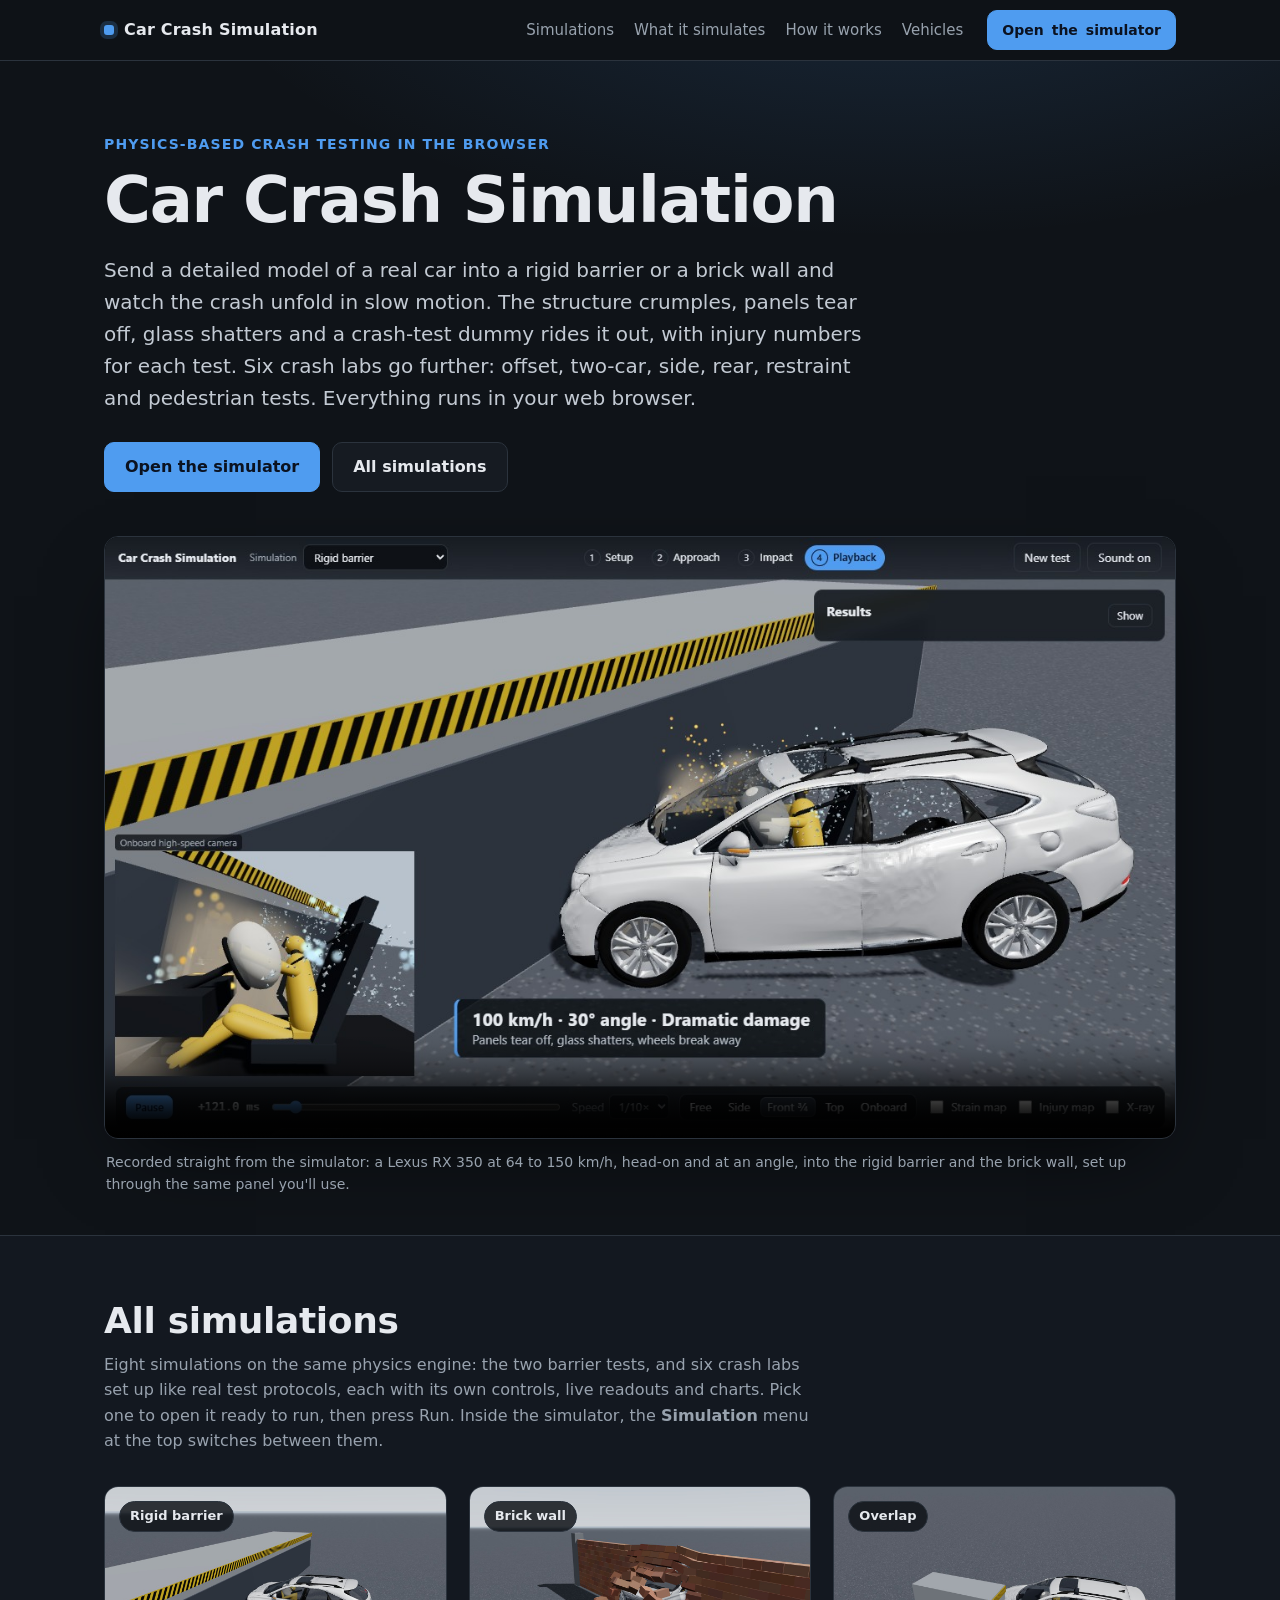
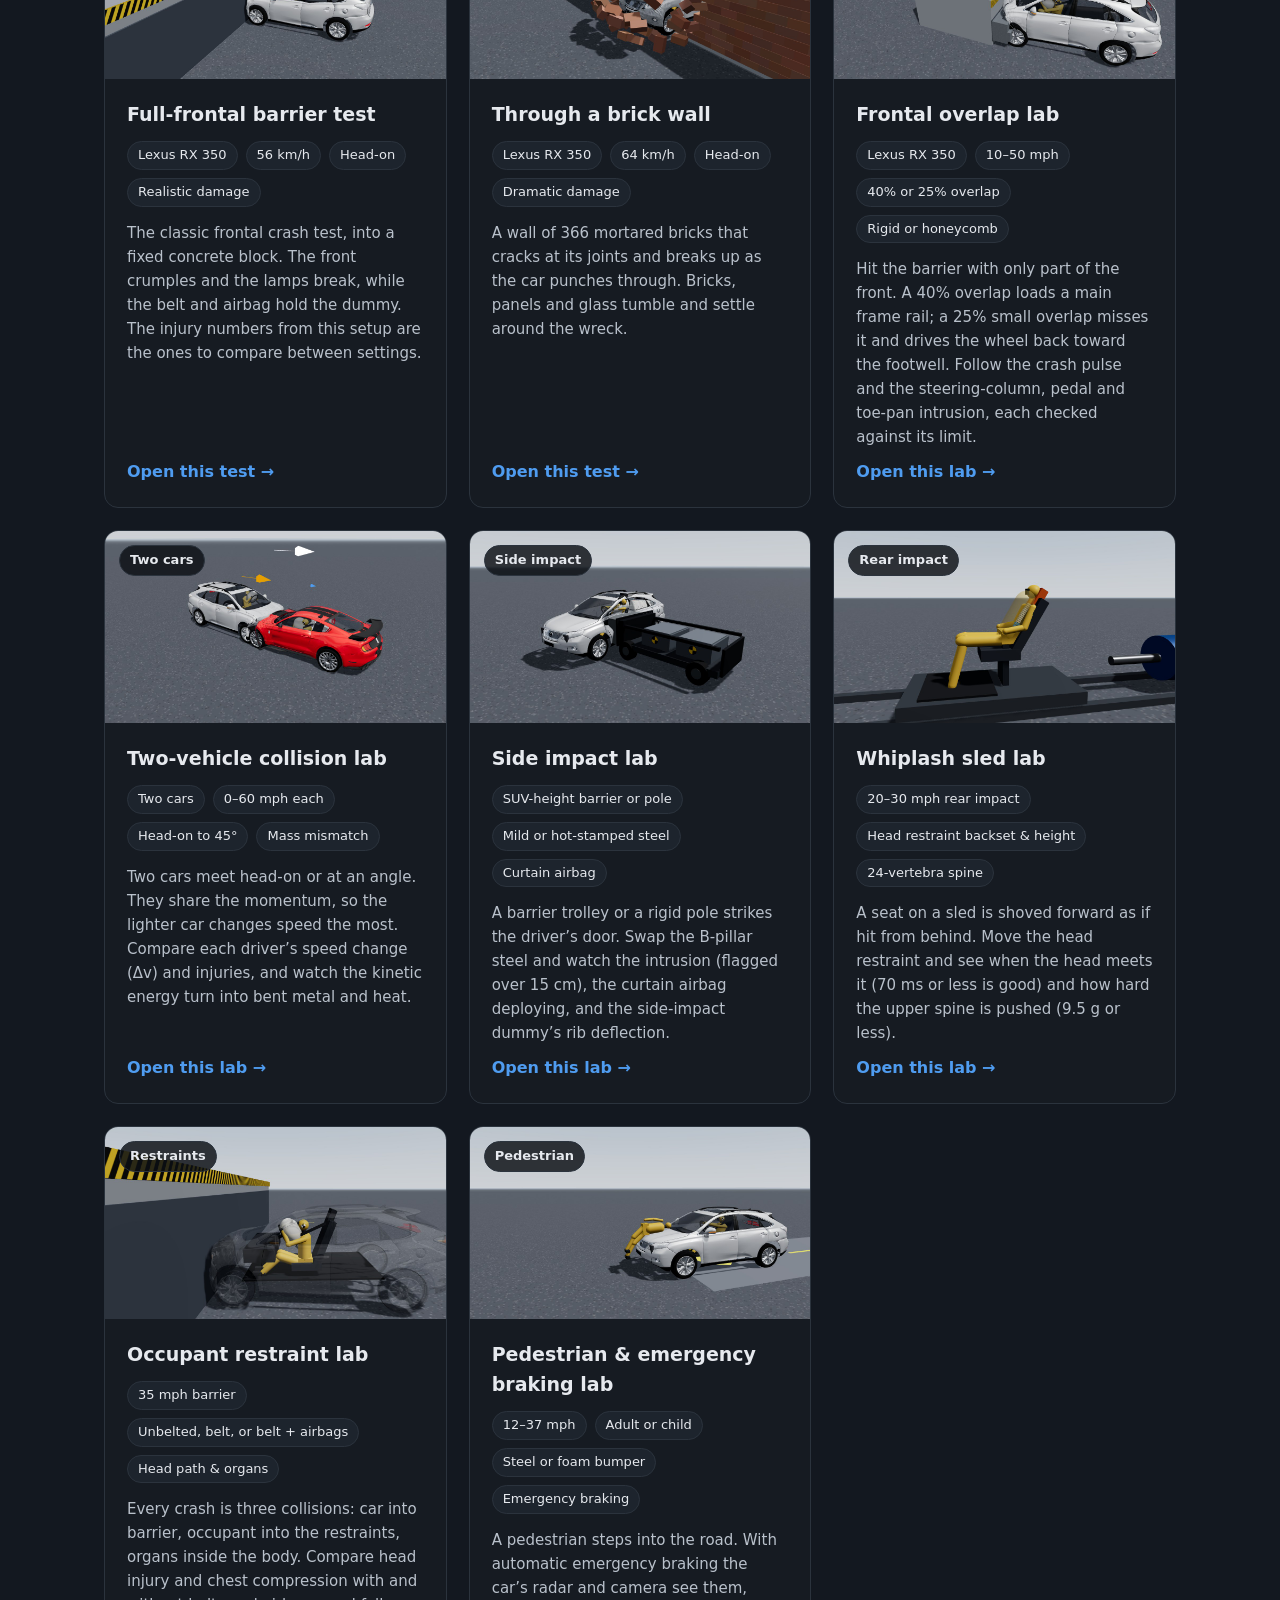
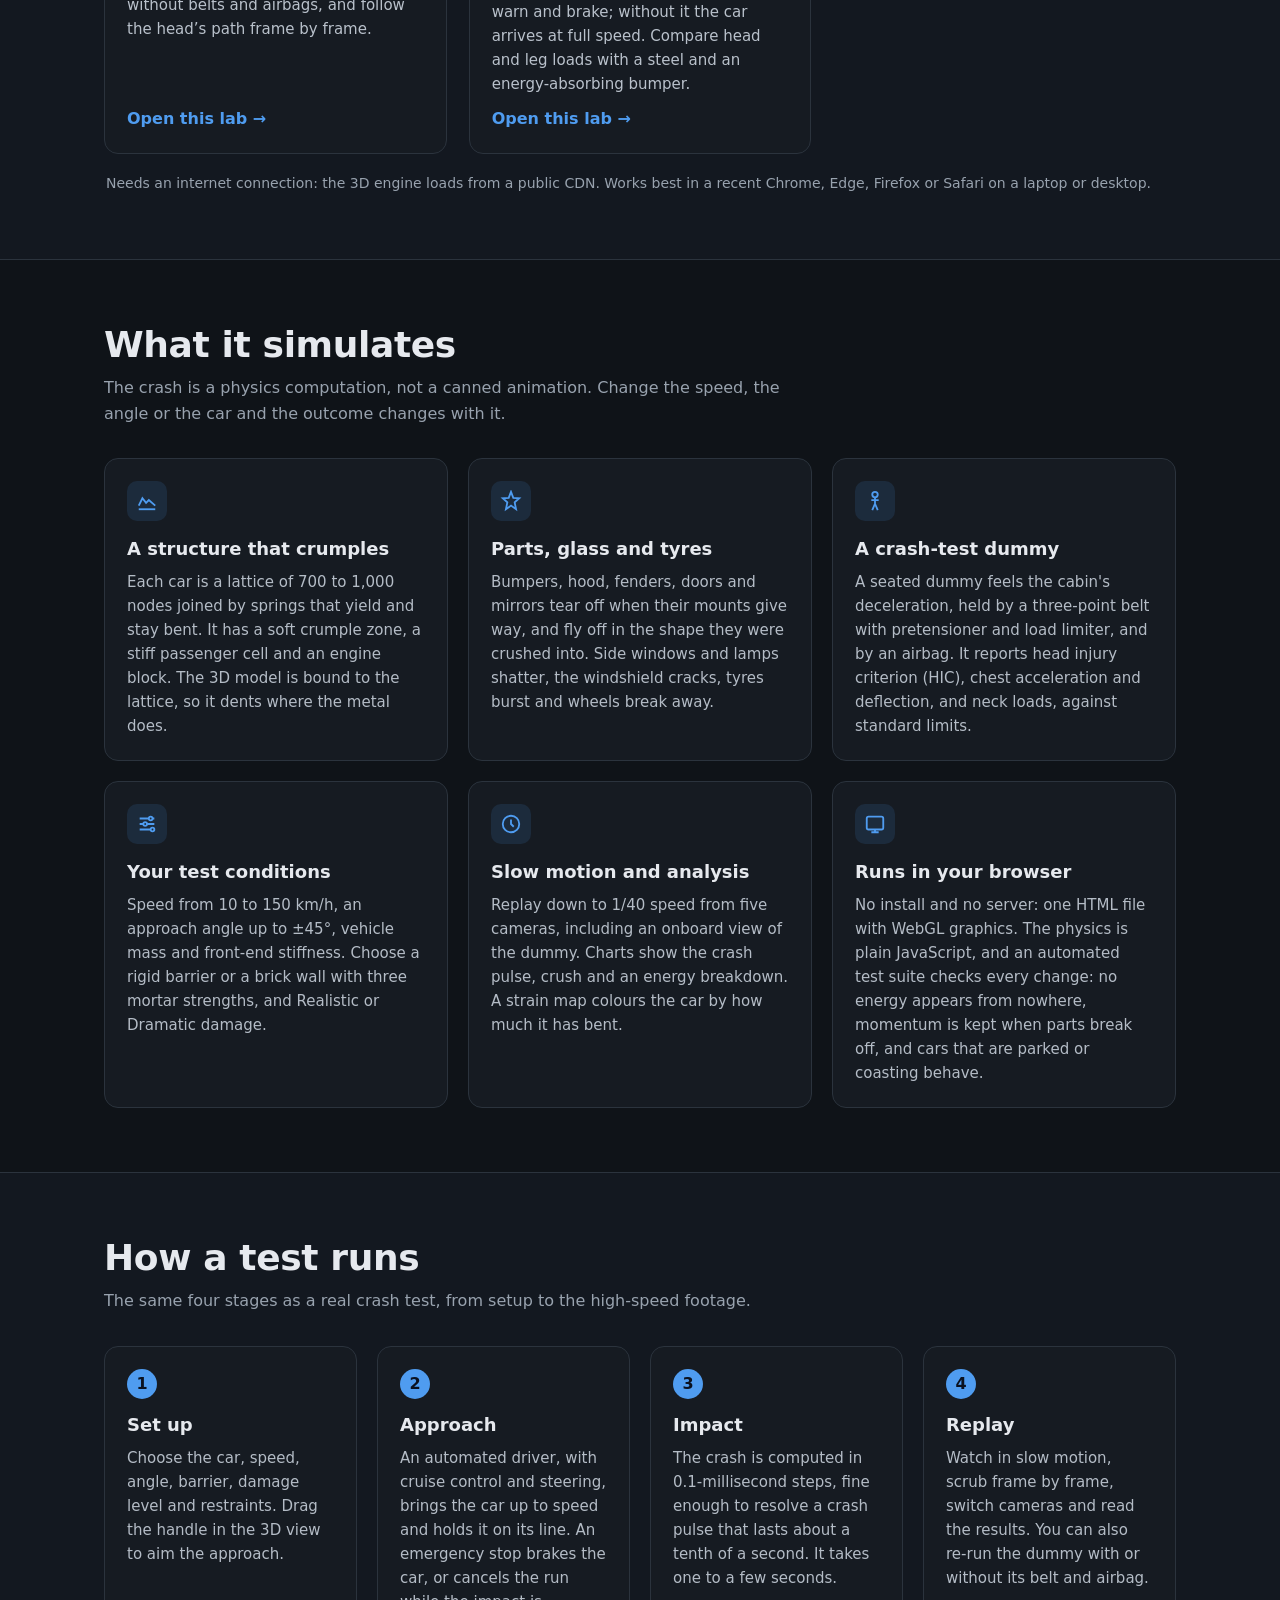
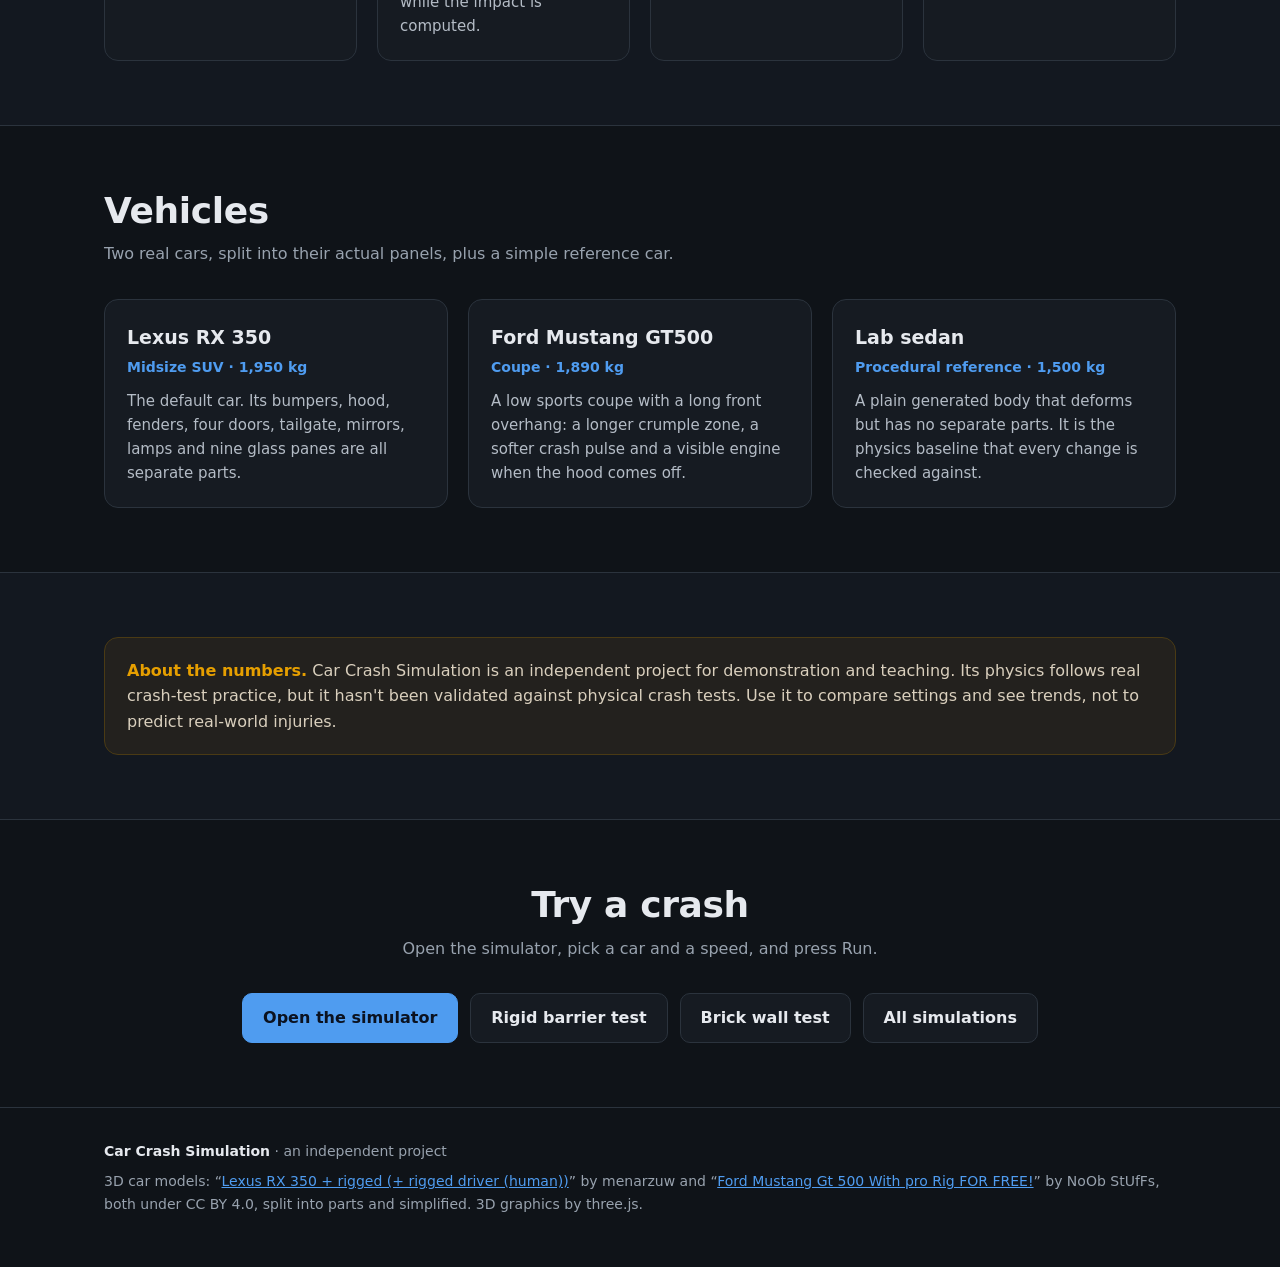
==== Car Crash Simulation.html @ 84763e71 "Car Crash Simulation: browser crash simulator with eight simulations A WebGL car crash simulator: a " ====
<!doctype html>
<!-- Generated by tools/build-standalone.js from home.html and media/. Edit those and rebuild. -->
<html lang="en">
<head>
<meta charset="utf-8">
<meta name="viewport" content="width=device-width, initial-scale=1">
<title>Car Crash Simulation</title>
<meta name="description" content="A physics-based car crash simulation that runs in the browser: crumpling structure, parts and glass that break off, and a crash-test dummy with injury criteria.">
<style>
  :root {
    --bg: #0f1318;
    --bg-2: #131820;
    --panel: #161b22;
    --line: #2b333d;
    --text: #e6e9ee;
    --muted: #98a2ae;
    --accent: #4f9cf0;
    --accent-ink: #0b1220;
    --warn: #e69f00;
    --radius: 14px;
    --font: system-ui, -apple-system, "Segoe UI", Roboto, sans-serif;
  }
  * { box-sizing: border-box; }
  html { scroll-behavior: smooth; }
  @media (prefers-reduced-motion: reduce) { html { scroll-behavior: auto; } }
  body { margin: 0; background: var(--bg); color: var(--text); font: 16px/1.6 var(--font); -webkit-font-smoothing: antialiased; }
  a { color: var(--accent); }
  img, video { display: block; max-width: 100%; }
  .wrap { width: 100%; max-width: 1120px; margin: 0 auto; padding: 0 24px; }
  @media (max-width: 600px) { .wrap { padding: 0 16px; } }

  /* top bar */
  header.top { position: sticky; top: 0; z-index: 10; background: rgba(15, 19, 24, 0.86); backdrop-filter: blur(8px); border-bottom: 1px solid var(--line); }
  header.top .wrap { display: flex; align-items: center; gap: 24px; height: 60px; }
  .logo { font-weight: 750; letter-spacing: 0.2px; color: var(--text); text-decoration: none; white-space: nowrap; display: flex; align-items: center; gap: 10px; }
  .logo i { width: 10px; height: 10px; border-radius: 3px; background: var(--accent); box-shadow: 0 0 0 4px rgba(79, 156, 240, 0.2); }
  nav.links { display: flex; gap: 20px; margin-left: auto; }
  nav.links a { color: var(--muted); text-decoration: none; font-size: 15px; }
  nav.links a:hover { color: var(--text); }
  @media (max-width: 820px) { nav.links { display: none; } }

  .btn { display: inline-flex; align-items: center; gap: 8px; white-space: nowrap; padding: 11px 20px; border-radius: 10px; font-weight: 650; text-decoration: none; border: 1px solid var(--line); color: var(--text); background: var(--panel); transition: transform 0.15s, background 0.15s, border-color 0.15s; }
  .btn:hover { border-color: #3a4552; transform: translateY(-1px); }
  .btn.primary { background: var(--accent); color: var(--accent-ink); border-color: var(--accent); }
  .btn.primary:hover { background: #6aadf3; }
  .btn.small { padding: 8px 14px; font-size: 14px; }
  @media (max-width: 480px) { .hide-sm { display: none; } }
  a:focus-visible, .btn:focus-visible, .card:focus-visible { outline: 3px solid var(--accent); outline-offset: 3px; }

  /* hero */
  .hero { padding: 72px 0 40px; background: radial-gradient(1000px 420px at 70% -10%, rgba(79, 156, 240, 0.16), transparent 70%); }
  .eyebrow { color: var(--accent); font-weight: 650; font-size: 14px; letter-spacing: 0.08em; text-transform: uppercase; margin: 0 0 12px; }
  h1 { font-size: clamp(38px, 6vw, 64px); line-height: 1.04; letter-spacing: -0.02em; margin: 0 0 20px; }
  .lead { font-size: clamp(17px, 2vw, 20px); color: #c3cad3; max-width: 760px; margin: 0 0 28px; }
  .actions { display: flex; flex-wrap: wrap; gap: 12px; }
  .reel { margin-top: 44px; border-radius: var(--radius); overflow: hidden; border: 1px solid var(--line); background: #000; box-shadow: 0 30px 80px -30px rgba(0, 0, 0, 0.8); aspect-ratio: 16 / 9; }
  .reel video { width: 100%; height: 100%; object-fit: cover; }
  .reel-note { color: var(--muted); font-size: 14px; margin: 12px 2px 0; }

  section { padding: 64px 0; }
  section.alt { background: var(--bg-2); border-top: 1px solid var(--line); border-bottom: 1px solid var(--line); }
  h2 { font-size: clamp(26px, 3.4vw, 36px); line-height: 1.15; letter-spacing: -0.01em; margin: 0 0 10px; }
  .sub { color: var(--muted); margin: 0 0 32px; max-width: 720px; }

  /* quick start */
  .card { display: flex; flex-direction: column; border: 1px solid var(--line); border-radius: var(--radius); background: var(--panel); overflow: hidden; text-decoration: none; color: inherit; transition: transform 0.18s, border-color 0.18s, box-shadow 0.18s; }
  .card:hover { transform: translateY(-3px); border-color: #3a4552; box-shadow: 0 20px 50px -25px rgba(0, 0, 0, 0.9); }
  .card .shot { aspect-ratio: 16 / 9; overflow: hidden; background: #0b0e12; position: relative; }
  .card .shot img { width: 100%; height: 100%; object-fit: cover; transition: transform 0.4s; }
  .card:hover .shot img { transform: scale(1.03); }
  .card .tag { position: absolute; left: 14px; top: 14px; background: rgba(11, 15, 20, 0.82); border: 1px solid var(--line); color: var(--text); font-size: 13px; font-weight: 650; padding: 4px 10px; border-radius: 999px; }
  .card .body { padding: 20px 22px 22px; display: flex; flex-direction: column; gap: 10px; flex: 1; }
  .card h3 { margin: 0; font-size: 21px; }
  .card p { margin: 0; color: #b9c1cb; }
  .specs { display: flex; flex-wrap: wrap; gap: 8px; margin: 2px 0 4px; padding: 0; list-style: none; }
  .specs li { font-size: 13px; color: var(--text); background: #1d242d; border: 1px solid var(--line); border-radius: 999px; padding: 3px 10px; }
  .card .go { margin-top: auto; color: var(--accent); font-weight: 650; }
  .hint { color: var(--muted); font-size: 14px; margin: 18px 2px 0; }
  .labs { display: grid; grid-template-columns: repeat(3, 1fr); gap: 22px; }
  @media (max-width: 1000px) { .labs { grid-template-columns: 1fr 1fr; } }
  @media (max-width: 640px) { .labs { grid-template-columns: 1fr; } }
  .labs .card h3 { font-size: 19px; }
  .labs .card p { font-size: 15px; }

  /* features */
  .grid3 { display: grid; grid-template-columns: repeat(3, 1fr); gap: 20px; }
  @media (max-width: 920px) { .grid3 { grid-template-columns: 1fr 1fr; } }
  @media (max-width: 600px) { .grid3 { grid-template-columns: 1fr; } }
  .feature { border: 1px solid var(--line); border-radius: var(--radius); padding: 22px; background: var(--panel); }
  .feature .ico { width: 40px; height: 40px; border-radius: 10px; display: grid; place-items: center; background: rgba(79, 156, 240, 0.12); color: var(--accent); margin-bottom: 14px; }
  .feature h3 { margin: 0 0 6px; font-size: 18px; }
  .feature p { margin: 0; color: #b4bcc6; font-size: 15px; }

  /* steps */
  .steps { display: grid; grid-template-columns: repeat(4, 1fr); gap: 20px; counter-reset: s; list-style: none; padding: 0; margin: 0; }
  @media (max-width: 920px) { .steps { grid-template-columns: 1fr 1fr; } }
  @media (max-width: 600px) { .steps { grid-template-columns: 1fr; } }
  .steps li { counter-increment: s; position: relative; padding: 22px; border-radius: var(--radius); border: 1px solid var(--line); background: var(--panel); }
  .steps li::before { content: counter(s); display: grid; place-items: center; width: 30px; height: 30px; border-radius: 50%; background: var(--accent); color: var(--accent-ink); font-weight: 750; margin-bottom: 12px; }
  .steps h3 { margin: 0 0 6px; font-size: 18px; }
  .steps p { margin: 0; color: #b4bcc6; font-size: 15px; }

  /* vehicles */
  .cars { display: grid; grid-template-columns: repeat(3, 1fr); gap: 20px; }
  @media (max-width: 920px) { .cars { grid-template-columns: 1fr; } }
  .car { border: 1px solid var(--line); border-radius: var(--radius); padding: 22px; background: var(--panel); }
  .car h3 { margin: 0 0 4px; font-size: 19px; }
  .car .kind { color: var(--accent); font-size: 14px; font-weight: 650; margin: 0 0 10px; }
  .car p { margin: 0; color: #b4bcc6; font-size: 15px; }

  .note { border: 1px solid #4a3a14; background: rgba(230, 159, 0, 0.07); border-radius: var(--radius); padding: 20px 22px; color: #d9cfbd; }
  .note strong { color: var(--warn); }

  .cta { text-align: center; }
  .cta .actions { justify-content: center; }

  footer { border-top: 1px solid var(--line); padding: 32px 0 44px; color: var(--muted); font-size: 14px; }
  footer p { margin: 0 0 8px; }
  footer .name { color: var(--text); font-weight: 650; }
</style>
</head>
<body>

<header class="top">
  <div class="wrap">
    <a class="logo" href="#top"><i></i>Car Crash Simulation</a>
    <nav class="links" aria-label="Sections">
      <a href="#simulations">Simulations</a>
      <a href="#features">What it simulates</a>
      <a href="#how">How it works</a>
      <a href="#vehicles">Vehicles</a>
    </nav>
    <a class="btn primary small" href="Simulator.html">Open <span class="hide-sm">the </span>simulator</a>
  </div>
</header>

<main id="top">
  <div class="hero">
    <div class="wrap">
      <p class="eyebrow">Physics-based crash testing in the browser</p>
      <h1>Car Crash Simulation</h1>
      <p class="lead">Send a detailed model of a real car into a rigid barrier or a brick wall and watch the crash unfold in slow motion. The structure crumples, panels tear off, glass shatters and a crash-test dummy rides it out, with injury numbers for each test. Six crash labs go further: offset, two-car, side, rear, restraint and pedestrian tests. Everything runs in your web browser.</p>
      <div class="actions">
        <a class="btn primary" href="Simulator.html">Open the simulator</a>
        <a class="btn" href="#simulations">All simulations</a>
      </div>

      <div class="reel">
        <video id="reel" poster="[data-uri]" muted loop playsinline controls preload="metadata"
          aria-label="One minute of crash tests recorded from the simulator"></video>
      </div>
      <p class="reel-note">Recorded straight from the simulator: a Lexus RX&nbsp;350 at 64 to 150&nbsp;km/h, head-on and at an angle, into the rigid barrier and the brick wall, set up through the same panel you'll use.</p>
    </div>
  </div>

  <section id="simulations" class="alt">
    <div class="wrap">
      <h2>All simulations</h2>
      <p class="sub">Eight simulations on the same physics engine: the two barrier tests, and six crash labs set up like real test protocols, each with its own controls, live readouts and charts. Pick one to open it ready to run, then press Run. Inside the simulator, the <b>Simulation</b> menu at the top switches between them.</p>
      <div class="labs">
        <a class="card" href="Simulator.html?preset=rigid">
          <div class="shot">
            <img src="[data-uri]" alt="The Lexus pressed into the concrete barrier at the moment of maximum crush, airbag deployed">
            <span class="tag">Rigid barrier</span>
          </div>
          <div class="body">
            <h3>Full-frontal barrier test</h3>
            <ul class="specs"><li>Lexus RX 350</li><li>56 km/h</li><li>Head-on</li><li>Realistic damage</li></ul>
            <p>The classic frontal crash test, into a fixed concrete block. The front crumples and the lamps break, while the belt and airbag hold the dummy. The injury numbers from this setup are the ones to compare between settings.</p>
            <span class="go">Open this test →</span>
          </div>
        </a>
        <a class="card" href="Simulator.html?preset=brick">
          <div class="shot">
            <img src="[data-uri]" alt="The Lexus bursting through a brick wall, bricks flying">
            <span class="tag">Brick wall</span>
          </div>
          <div class="body">
            <h3>Through a brick wall</h3>
            <ul class="specs"><li>Lexus RX 350</li><li>64 km/h</li><li>Head-on</li><li>Dramatic damage</li></ul>
            <p>A wall of 366 mortared bricks that cracks at its joints and breaks up as the car punches through. Bricks, panels and glass tumble and settle around the wreck.</p>
            <span class="go">Open this test →</span>
          </div>
        </a>
        <a class="card" href="Simulator.html?lab=overlap">
          <div class="shot">
            <img src="[data-uri]" alt="The Lexus driving its left front corner into an offset barrier with a crushed aluminium honeycomb face, airbag deployed">
            <span class="tag">Overlap</span>
          </div>
          <div class="body">
            <h3>Frontal overlap lab</h3>
            <ul class="specs"><li>Lexus RX 350</li><li>10&ndash;50 mph</li><li>40% or 25% overlap</li><li>Rigid or honeycomb</li></ul>
            <p>Hit the barrier with only part of the front. A 40% overlap loads a main frame rail; a 25% small overlap misses it and drives the wheel back toward the footwell. Follow the crash pulse and the steering-column, pedal and toe-pan intrusion, each checked against its limit.</p>
            <span class="go">Open this lab &rarr;</span>
          </div>
        </a>
        <a class="card" href="Simulator.html?lab=multi">
          <div class="shot">
            <img src="[data-uri]" alt="A Mustang and a heavier Lexus SUV crumpled together head-on, with arrows showing each car&rsquo;s momentum">
            <span class="tag">Two cars</span>
          </div>
          <div class="body">
            <h3>Two-vehicle collision lab</h3>
            <ul class="specs"><li>Two cars</li><li>0&ndash;60 mph each</li><li>Head-on to 45&deg;</li><li>Mass mismatch</li></ul>
            <p>Two cars meet head-on or at an angle. They share the momentum, so the lighter car changes speed the most. Compare each driver&rsquo;s speed change (&Delta;v) and injuries, and watch the kinetic energy turn into bent metal and heat.</p>
            <span class="go">Open this lab &rarr;</span>
          </div>
        </a>
        <a class="card" href="Simulator.html?lab=side">
          <div class="shot">
            <img src="[data-uri]" alt="A barrier trolley pushed into the driver&rsquo;s door of the Lexus, the curtain airbag filling the window">
            <span class="tag">Side impact</span>
          </div>
          <div class="body">
            <h3>Side impact lab</h3>
            <ul class="specs"><li>SUV-height barrier or pole</li><li>Mild or hot-stamped steel</li><li>Curtain airbag</li></ul>
            <p>A barrier trolley or a rigid pole strikes the driver&rsquo;s door. Swap the B-pillar steel and watch the intrusion (flagged over 15&nbsp;cm), the curtain airbag deploying, and the side-impact dummy&rsquo;s rib deflection.</p>
            <span class="go">Open this lab &rarr;</span>
          </div>
        </a>
        <a class="card" href="Simulator.html?lab=whiplash">
          <div class="shot">
            <img src="[data-uri]" alt="A crash dummy with a visible spine on a sled seat, its head pressed into the head restraint">
            <span class="tag">Rear impact</span>
          </div>
          <div class="body">
            <h3>Whiplash sled lab</h3>
            <ul class="specs"><li>20&ndash;30 mph rear impact</li><li>Head restraint backset & height</li><li>24-vertebra spine</li></ul>
            <p>A seat on a sled is shoved forward as if hit from behind. Move the head restraint and see when the head meets it (70&nbsp;ms or less is good) and how hard the upper spine is pushed (9.5&nbsp;g or less).</p>
            <span class="go">Open this lab &rarr;</span>
          </div>
        </a>
        <a class="card" href="Simulator.html?lab=restraint">
          <div class="shot">
            <img src="[data-uri]" alt="An X-ray view of the dummy held by the seatbelt and airbag as the car crushes against the barrier">
            <span class="tag">Restraints</span>
          </div>
          <div class="body">
            <h3>Occupant restraint lab</h3>
            <ul class="specs"><li>35 mph barrier</li><li>Unbelted, belt, or belt + airbags</li><li>Head path & organs</li></ul>
            <p>Every crash is three collisions: car into barrier, occupant into the restraints, organs inside the body. Compare head injury and chest compression with and without belts and airbags, and follow the head&rsquo;s path frame by frame.</p>
            <span class="go">Open this lab &rarr;</span>
          </div>
        </a>
        <a class="card" href="Simulator.html?lab=pedestrian">
          <div class="shot">
            <img src="[data-uri]" alt="A crossing pedestrian thrown onto the hood of the Lexus">
            <span class="tag">Pedestrian</span>
          </div>
          <div class="body">
            <h3>Pedestrian &amp; emergency braking lab</h3>
            <ul class="specs"><li>12&ndash;37 mph</li><li>Adult or child</li><li>Steel or foam bumper</li><li>Emergency braking</li></ul>
            <p>A pedestrian steps into the road. With automatic emergency braking the car&rsquo;s radar and camera see them, warn and brake; without it the car arrives at full speed. Compare head and leg loads with a steel and an energy-absorbing bumper.</p>
            <span class="go">Open this lab &rarr;</span>
          </div>
        </a>
      </div>
      <p class="hint">Needs an internet connection: the 3D engine loads from a public CDN. Works best in a recent Chrome, Edge, Firefox or Safari on a laptop or desktop.</p>
    </div>
  </section>

  <section id="features">
    <div class="wrap">
      <h2>What it simulates</h2>
      <p class="sub">The crash is a physics computation, not a canned animation. Change the speed, the angle or the car and the outcome changes with it.</p>
      <div class="grid3">
        <div class="feature">
          <div class="ico" aria-hidden="true"><svg width="22" height="22" viewBox="0 0 24 24" fill="none" stroke="currentColor" stroke-width="2"><path d="M3 17l4-8 4 5 3-3 7 6"/><path d="M3 21h18"/></svg></div>
          <h3>A structure that crumples</h3>
          <p>Each car is a lattice of 700 to 1,000 nodes joined by springs that yield and stay bent. It has a soft crumple zone, a stiff passenger cell and an engine block. The 3D model is bound to the lattice, so it dents where the metal does.</p>
        </div>
        <div class="feature">
          <div class="ico" aria-hidden="true"><svg width="22" height="22" viewBox="0 0 24 24" fill="none" stroke="currentColor" stroke-width="2"><path d="M12 2l2.5 6.5L21 9l-5 4.5L17.5 21 12 17l-5.5 4L8 13.5 3 9l6.5-.5z"/></svg></div>
          <h3>Parts, glass and tyres</h3>
          <p>Bumpers, hood, fenders, doors and mirrors tear off when their mounts give way, and fly off in the shape they were crushed into. Side windows and lamps shatter, the windshield cracks, tyres burst and wheels break away.</p>
        </div>
        <div class="feature">
          <div class="ico" aria-hidden="true"><svg width="22" height="22" viewBox="0 0 24 24" fill="none" stroke="currentColor" stroke-width="2"><circle cx="12" cy="5" r="3"/><path d="M12 8v7M8 11h8M9 22l3-7 3 7"/></svg></div>
          <h3>A crash-test dummy</h3>
          <p>A seated dummy feels the cabin's deceleration, held by a three-point belt with pretensioner and load limiter, and by an airbag. It reports head injury criterion (HIC), chest acceleration and deflection, and neck loads, against standard limits.</p>
        </div>
        <div class="feature">
          <div class="ico" aria-hidden="true"><svg width="22" height="22" viewBox="0 0 24 24" fill="none" stroke="currentColor" stroke-width="2"><path d="M4 6h10M18 6h2M4 12h4M12 12h8M4 18h12M20 18h0"/><circle cx="16" cy="6" r="2"/><circle cx="10" cy="12" r="2"/><circle cx="18" cy="18" r="2"/></svg></div>
          <h3>Your test conditions</h3>
          <p>Speed from 10 to 150&nbsp;km/h, an approach angle up to ±45°, vehicle mass and front-end stiffness. Choose a rigid barrier or a brick wall with three mortar strengths, and Realistic or Dramatic damage.</p>
        </div>
        <div class="feature">
          <div class="ico" aria-hidden="true"><svg width="22" height="22" viewBox="0 0 24 24" fill="none" stroke="currentColor" stroke-width="2"><circle cx="12" cy="12" r="9"/><path d="M12 7v5l3 3"/></svg></div>
          <h3>Slow motion and analysis</h3>
          <p>Replay down to 1/40 speed from five cameras, including an onboard view of the dummy. Charts show the crash pulse, crush and an energy breakdown. A strain map colours the car by how much it has bent.</p>
        </div>
        <div class="feature">
          <div class="ico" aria-hidden="true"><svg width="22" height="22" viewBox="0 0 24 24" fill="none" stroke="currentColor" stroke-width="2"><rect x="3" y="4" width="18" height="14" rx="2"/><path d="M8 21h8M12 18v3"/></svg></div>
          <h3>Runs in your browser</h3>
          <p>No install and no server: one HTML file with WebGL graphics. The physics is plain JavaScript, and an automated test suite checks every change: no energy appears from nowhere, momentum is kept when parts break off, and cars that are parked or coasting behave.</p>
        </div>
      </div>
    </div>
  </section>

  <section id="how" class="alt">
    <div class="wrap">
      <h2>How a test runs</h2>
      <p class="sub">The same four stages as a real crash test, from setup to the high-speed footage.</p>
      <ol class="steps">
        <li><h3>Set up</h3><p>Choose the car, speed, angle, barrier, damage level and restraints. Drag the handle in the 3D view to aim the approach.</p></li>
        <li><h3>Approach</h3><p>An automated driver, with cruise control and steering, brings the car up to speed and holds it on its line. An emergency stop brakes the car, or cancels the run while the impact is computed.</p></li>
        <li><h3>Impact</h3><p>The crash is computed in 0.1-millisecond steps, fine enough to resolve a crash pulse that lasts about a tenth of a second. It takes one to a few seconds.</p></li>
        <li><h3>Replay</h3><p>Watch in slow motion, scrub frame by frame, switch cameras and read the results. You can also re-run the dummy with or without its belt and airbag.</p></li>
      </ol>
    </div>
  </section>

  <section id="vehicles">
    <div class="wrap">
      <h2>Vehicles</h2>
      <p class="sub">Two real cars, split into their actual panels, plus a simple reference car.</p>
      <div class="cars">
        <div class="car"><h3>Lexus RX 350</h3><p class="kind">Midsize SUV · 1,950 kg</p><p>The default car. Its bumpers, hood, fenders, four doors, tailgate, mirrors, lamps and nine glass panes are all separate parts.</p></div>
        <div class="car"><h3>Ford Mustang GT500</h3><p class="kind">Coupe · 1,890 kg</p><p>A low sports coupe with a long front overhang: a longer crumple zone, a softer crash pulse and a visible engine when the hood comes off.</p></div>
        <div class="car"><h3>Lab sedan</h3><p class="kind">Procedural reference · 1,500 kg</p><p>A plain generated body that deforms but has no separate parts. It is the physics baseline that every change is checked against.</p></div>
      </div>
    </div>
  </section>

  <section class="alt">
    <div class="wrap">
      <div class="note"><strong>About the numbers.</strong> Car Crash Simulation is an independent project for demonstration and teaching. Its physics follows real crash-test practice, but it hasn't been validated against physical crash tests. Use it to compare settings and see trends, not to predict real-world injuries.</div>
    </div>
  </section>

  <section class="cta">
    <div class="wrap">
      <h2>Try a crash</h2>
      <p class="sub" style="margin-left:auto;margin-right:auto">Open the simulator, pick a car and a speed, and press Run.</p>
      <div class="actions">
        <a class="btn primary" href="Simulator.html">Open the simulator</a>
        <a class="btn" href="Simulator.html?preset=rigid">Rigid barrier test</a>
        <a class="btn" href="Simulator.html?preset=brick">Brick wall test</a>
        <a class="btn" href="#simulations">All simulations</a>
      </div>
    </div>
  </section>
</main>

<footer>
  <div class="wrap">
    <p><span class="name">Car Crash Simulation</span> · an independent project</p>
    <p>3D car models: “<a href="https://sketchfab.com/3d-models/lexus-rx-350-rigged-rigged-driver-human-6b9a1994b2dd445c8248270c81eead6b">Lexus RX 350 + rigged (+ rigged driver (human))</a>” by menarzuw and “<a href="https://sketchfab.com/3d-models/ford-mustang-gt-500-with-pro-rig-for-free-f26a29f766844f46910547d6d2cc291d">Ford Mustang Gt 500 With pro Rig FOR FREE!</a>” by NoOb StUfFs, both under CC BY 4.0, split into parts and simplified. 3D graphics by three.js.</p>
  </div>
</footer>

<script type="text/x-base64" id="reel-data">AAAAIGZ0eXBpc29tAAACAGlzb21pc28yYXZjMW1wNDEAAAAIZnJlZQCsky5tZGF0AAACYgYF//[base64]/[base64]/Jue1gF8n/0GbYSGGXEWWdWkICWB5L3fQiFCc5NvYV9ue3GD/nODOyh/o8SYnVVa6D3yRPM+dQz7+jjT21dFHAh8jIvYmXxG0sJPSED07flCXlKdauOpoqb1hVi/1ODJwO62FzE8rF5rDQDOWorpo77dzl4DwA2Qawwm8Pj7GZ4+tYTGJSME3wHlHj0TX2XaBDzqFhQI2wY3iux4zRNTLcfU6WqQoS8UqgjeaLq5Ch0FUU51Nw877SIgDgSij1KrU6FLyOa0Jp9hWXYpsu+RlxrdNbDczYeL/ZECyXuxMM1Qf9FV9Z1kaIHEaUSnvQGXQlWj6qpY7v++BGraHHagSBweDNGR2GpPKRTa4QjvXQoTP6gnska8Nl9V76wAnvqyCzM4U6wrpMdlrgDI0Vp2kDnSngSKfWrSol7ai/8Y6ycAjnBt9qkWt31/ArhaT5JmtJgSTojtqPUnEgtiYkXqUvtGvtZHWtSWPq99cqZY0rlXaA/TTTexkJ0GlNoYTNVry4vONLVJfnLmzo1h2WriWAKbKPYXaaSZL5IPVTMZOrL+8Zz+3LAFo/n+LxH6IF4AZwnkzq+bqAWIXDo7ay/poQEJsNjC8UpxgfOuqP0sVuCak00eMrFgdh5A/YGWaG+L8DMM2UPSWuXPl+7JEYl7RPEFIAO3/CBKxg6Tjy/Ta+ZKSeil2ZunggOw7cCwt59p9iN9E8ZOz6jdd9pRRv81RvH3uslvft+pkrtXaVOs6gRhXNgnnygvZvS0L0+A4xanKW/MYJOAgII3zbEJ9OrRCwgUf9HlFZOEvrRVFX8TBj372SAcpf4gUb3ITTIiokomVoTOSyQvTkc0nH3CigvbLLrtLqbtkPEcXNhtGX6FXjltJvYGduf06vTbJcSSjfM6MpmR0AVGKM9szKvueL4yWsPcOz8/bvqnOR7ID0na3XFBEq+5r8Jn8Hl4nfu34ouIojW9gVhxsbjyYbkcyO1cX5ROeMRPlaysT9q9zOXF5VVwdGBLb+/6UuW1+l2RYVLe5X1wxY8H48yLSzNik/fdrHb6QQ0PWpcDfbBz+aLx0JS6kk2JzdOF7n/uAvK3wajZaht26ndogXSePmMOwARjVtM8b6RLDyCgIVw8gOipHykrIlbErTKWCO/yM0bzMzI9O4Fmuqc5lYtN0YeVcl9DkakGPry92nfXh59gl29vjDTWtLVVsgvWqNL7ICHZv9yv1SLpa+eq7+XAcKHJkjA0J0J0SyVgsxemsBsJIAD0rWpd5dZCipiWYXJj3lNN6PjWrDjRWEwFWCIkn7VYd92wa2dLZ0PM/o5b9P6qvNYatVUHQdUJ7bpQ1if8To5QZBMWyV6Jb2+194g2w+GWAijDljGtBlupzD9mcm8GOktE9CdqT5AA2z/B8atT4MzVJ+0u4ayPKxFJcsDtZMcfLpaF7rWDBwIY5YZTRniwvAWtmGw/7DjbGr7j98cCqcvrXZPeYP/J1oLtESTRChHHjGZog5pNnQ/hyxZtOWxrhq6yNZrCERpJ6pE+wZFvXo+nTQDVLayO1YHGCauiIvgzsrJFD/VzvXKcb5THCuDLWHEf1I4P/mBA373teSge7f331I6i05JuQB7R+sZPh8cANi3zgIdFnpKmzSiSQjzRk4ChXQYeLoiDtRSnvZ6BcPwJr++K0UmrFXu3XGGo2kwGmjFsyuAVUH62HIulmdvw6eXdsv5Dn7UtjPndYXlPwsspPDPkxEKXQyV+W3sE/5OhZMjl8m6D1iQDRTEYEk0CHZLAzrDzWPP22HotzyNRrHazR4eLDL0/xHZ58yTY4kuktV7AmKkxFafXLvJf5AOgw0i643AhY1jnmoUyaevhZa2EetcwpM3036ZABnXjsAK1xsrTeeQcNK150Gxwn5vnion8U/VCymXlz9d1xG6gXGoq1jpOVB88XF1lkC78Y73NwpbuNwJFmroz0xVIB5fCLsVXOY+x17374KLZoRo9VXjfMLpgcQc+7OLlESxC+O4u6+s5jKWb6IwXvQd4C/RdTmv9XxvZlmHOMa1Y5b0uG83yCdgHyCNA2et8iL1vem0N8O4U1+g/cH43oh8iefzPcEnyjvH3vuMfCUDROwgZJTJZu5f4dr48izPQYamU3iTVXvSYBnJfoP8tPZXynJNpt1epyurBoL2SGG8JyodJm8EfQx9vmi9AANzsU2WMG03qzQzYWctQNOrTG1u01O4MfUnlvNcAEleNtzAfVnYBNQulQo8rvyR9TI3b5EOdEHTqCZog/UYweRP+7I9PLlXrvc24+pYdt9BQNIm2llGbHOSqWvl9IJMHJMItmkHiUOkBn9GE7SRzmN+2p9rn4LLUWTfXh3e+nhUCgolNQRpT3n/[base64]/mJmWcrgbQFtCfIQzGxKOVup6YLVSPd6lHK9QRQ1MzRPtPWp7euX8dhp9cUSTTIzSS0GGck/ZBn0JIcmy22ExYHL5ixdcFm2x3INdlRnMddGTaTSABvBY3JnHdpNwdCuWuA2YkEmVVg10iz32nVa1hJDFqR5IdpKnbnaOc2qQs5Rx42XnE53tGTT0iNHbNGe4mOkKyK0AwuV6D9VIE/1UFUl3bGAgs/NntTqkaEws6TJGp47KOEVDhppZem4izN9OPBZLYujk9mE1vqSzVp0rQ9cE+2WazyrIyJFgMJtLFCS/RhHwSVBWNqgl+OE8Xe2hUmszd2o/2SOblvRaL2IQcm0eiFBIQWsEMnd8JagsFH/csxW1WvaRvoC4+vaxLNQqjuQbaC9KdkoLR6VV4SCCv6QflFq4SxbEkPCGYA40WaFLIFk6k5uI7vDmmEK74vJ4h0SFIm3g0xJ+UTK8fvmjd4CA/7cfro+anHXdKPBXWYllStiCLvlC3vJIdAqVBcALJv6A1un9ltA9RnaPMvKQfnsl03T5uPWsQIVF2C+2Ulj/[base64]/llm6Urh1p7vW6eKqHa20+m2e+00Po1VS1e2Kxpca3682p3zpH9HE26CtvftAftAUkN9nk4hQKGNsy6ru93Q38Tq31jQG5W6ejZ2kqD2vgCZhuALpBW7h8GnbRZMR7v4jcsRHn05wOqt46adlxWvY/ZrnqG4Oxl2AKnpsFjfiAIUxxYo8Y97Nt8huAkIJQqSiTOwWt+fXpqN3Rn9d/HnCLm5MBFKlCfTf0HIXADpZwZFHQC13qFX2Q3yjUqdV3mO1yIraSbnI+imgcgeGdh0Xyd4a4DyueVEGUNy/OtTDpyHHdALREztAYKdJHekS4I+hHZjpjUmwlb92LsQNH+DWPtM58WMt58kJ31RRzXKSRiYIE1/aUdscLJkPFthsuaItU/Hc+KjJw1gG8Fmm/EmBROzIKaJHN8qJ94gD/JZEBOeUNuxtVLC8DvFR7EWkv7wUNpS7YaRVbNymKSPu4iwdTBtPwQgC9XzXgKptG7Qazvn30dIczXDBgTGRmX14pqtBYeafZqo9AUW7l2MsRmklkcCu/LvTR1zIg5PqorQHC5QpyEE6tgOz2IHYvS1BWZP0TkqD3xgPpMRuRCn/LybNgToPsUGJZ/7+dfcb9sc5fi2TN7CQ+wGohAwsVaXs3poYVLdpfGK8VblXgAbY98z4OrIjpG6Lqol/h0zOaE1ofnun/[base64]/nkFazIOWaxY26Kmh4VygmjK8b8R+k4OU5AoCoMt0BHufGJ0Lh1UMRiQMdVIWTuMQaTFRpUE4kXD/hHIpXGgDZpeAlBAgGOyiBqmW1CrNv5UN2joCSsSbvOVl6K6NYYABiA55tdMnA9MqX1g9D7mTmiwVXTK8rWhgJ/bbKO2eUhcZPCPGxUsJBGVTmH4JQIkBdZ/CR4Z7tTsNVg17fT5ihbKUB2SfBZvQ3Mk9eQP/B1PXjTca85kLUT7uhMFezV1JROGkXhgTDwXDBYC04Lolo1viMyv7Ibej1xLjHaBvxeDlArYKkisKA/xQe9VZr6IQ8QL2WnLI/48DFcxhqHwALbLquzhvHgDSlApgIyuTqsr2aqv+ep0XzGZZgYkWpSuEJFiK+TanXU1omj82rqpM8ivDRT+2TMmSFpK7vwnDTrce4YLWLI62MQfsCWBn/uh7IvuhbbSChwVlltiHhHBIT1aaZa9CVqkg0SYJDuYurt5tmLa+BZZ0MbYuIxtH7/SgDWjUK/5CmdErxvW+20+3ON+Nugi+UJYW2FDmS7TScq81V/44VA8E2euS//9dPsnwJZ0yQyBV+L7prrJUeOOOE+o3sm0Kbf2Tx0on0RwqHDJWWACeAA6JGzlLpCLbmfWmYE6BZ1AWRt+uDUdlpDMTJPJgurlv5ZKjfnYyG88OkAIHa99esA2BQpkrQ1OPxCa6T758KfAVCJJnDfi3F933MT3UNisiRgydqNupCbYvwjgOrdt2d2ooN/[base64]/RNztmaPRW6sAJ0JT4wa9eNbEVmHCTJYYfVvrCURorkQekxsnLqQIjTYQsoCXj1taCwLbCmGHh2vW8aviRWIcBVY/XjRDMYMPHugaXCU0zfHAAE79B5YoA4BUZve/YmmmOTU6xbpR2bcm4Huuv/+8ekpGz5ipy8+VoQETkduTHyr+YOf6yn/5KWxksfYu/oeomMzCZuCB9fLCSoh8R/r26Ha1AnqueWZehemYrEGsh8OLhnga7oE0FZj4BWJz1VwE6IhiMhzlnYRhdrfxL5JQga5M1CdD13ueozHOSVY/5tuLbCrCbZUjcjyWqzCuRWj/uWbinyBuKOW6HIxNTxdnCmTH8EmwPzLK26yITp9CyIYP/XGDNUjxaXB/f0mXMf9UxdNnMuLN3hB+QDN1xtWEpTm1JP/f+ikai8roDh0CkWJF/Npxvkmm2o38Cgm96CDw+qnSOSVP1jGnFuYyV+UrOT3dKNHooylvVw1HEU/lGNoFsvh+tLAyHLT8/hop7+r1OVqeLQo+pwHFO1svVFD/C1HXbEXf+SVZsaWtzzby4uvYzqKOf7E9nkq9ou4lUVKSthWjNCzxEMmGXk5Tlwl12K7rhK7vmKzUTVq9DCGYpxBecajiUrGHw9WGfMgmpNB/Di64JZRFhzwF+RuV5abyPm5LO4RAq55/FytyML+gh+hlVsUbhXc8/0hGEOfouF+q2avtMjJK7wFWuzhm3QunSscqhxXh/zeW2iD0/k1NZm78WXtuHd5P2Yk4nuGlAZnYyeGBIESNv3KWc4sV8Ae19tiC0RUBdTFjutIjgjxKA9TR6AXasUc61nqAYBSNhV32RoF+/7F+jzS3rs3iZaWKOFA51hOOmXQdntJKyrF9eykebqtbQ+kL3dEYb2Rg2Cp5jKvLSVfL1wrIJj4uxmnqB1t0HG1syNoNLGguf0mT3qN+zg/alwo9APrY6I0dpjMyqvnDEHZxCg1EVTpX7cZWpPT1mmBiPCqUtcMrro6KckZ1jBnjSKj3lczSuTPV8oxFFKDSm1EGDu9omdBBNt1avdTNixLN92mRph4jTRTfLn4vwFVLdo+ccf3QVTNUwpczmcygPET/ZNTjHiGDWc4UCMdPRMjlMykj1u7qq1S38pMz8qgehdJ+fsa7sNf6qcX7UW2dUpVHit4tMuU12mq/yNrpMa3Iqlwzc99Gev1KBh0LLzL2xsFWYlwSHX7xJAgAedbVIx/6hgJhJjYSFbtyF8Tkvm4EKglw/vE3/[base64]/sk8RC08wTeKh7koQoCiSl+l9AGkgtA2Pgc0wg8IkfSJEkggCoTRFvi5vU7iwhFGMVuQrJWGB1suf//Lh9W4gFcGCoEDOx/gzRNuYWLz/dd/wGI4ygT6gpsWIJG2rAyDfSwANT+qaLXb54x4nEXKmDdYHucYlazGWaqXyFxrX1eQbodMIHXB7jSwILE7/5V7vhBI/Stx/NIm/8LEVj9k/EZ+glmMBP4QKCAnKABmMK1zmSPFk49+XZvgOzLVtL0ue4YNfct+6CT31yhBxl13GeYP1BwKSawkMVQGXVI1GPuIxIWKpYTiyJq9HfmwkRO+a49PE2gsvAL7C26bNtii1Aj2/Q6zxlUCN9fbu2aPRr9DZpNEVZZwvfqxdcTjkNEvjxA/+FIxt3jGf0UAVMog1LCb8eXoUQkeKt6cI3aXf8LDfshUNp6SXo4pZlchNh4YIlAUqk6h1yhDvqR11gxmeluWVrORhDpZCWLMDVe4p5IKpvqiT/B/2AnUDUnSP1l4+qhNloZwuJ142rOXO4487+ScwMOP4BYuhfM0XsCU+JTDtT9a2nrKctw5fJzf/fL7gF0gtE+9C1Bps1DRU6dwBjjzebA2gi5xMGiYBD+uRcWPWhS7G3IVD0ah/DJWQjIgTJTj7hQojm9DhJ6n2G16wMLyYKX1E93PRS5wLNFzig7OGfwxHmj5LgvG39qxHFPZR53ykYsAy33W2zVOCDIXHHrjN5Xa3e1OXsCt4MFa+31V/YQirnJ9dJg1yqSgKbUqWcHhY8C4jcc8e3us6wtC/eXuM0THLKysCoeav4OmklGb5u/Ps3DCMzzROK8x+0imRfwyb1+tp2M3saP4eNopK0bJmuhxATUUjqvOpEEdPsFlx0opXfJJWdTFi/xnI8Pgp3zkD1/ttaQ/M+3PUZvHoQ3cOmN9HxmbJqZxcbJfWIPDsrYm2gj3olL3Ho3HDZmx8yC+cRxF3FtKdAL3brgO0Oila1FOGF8EJYLp0AFPmWrglFugisaknxLfVIjEijZAmqIxAc8bT12bry+rKes6BBwox/96S1WNESY/h2bz2GmRg8ZIIR4rzsiZgH1IaB1K8lgSc0LfCZEUVzCU0KU7pCb1aInd1QIhomjPAuiG/oJVBAuQxNnS2Ry0egDN9zfNdaSeVvUH4T9Th4agaSdCVTKvhVBkIhuby55xGtAl5MBeKAdzSQhnxYMnEtmAAADAAADANUw+73WJAcnaLaXU4em8wQbdYYpHX9Mdhnbdeq6HkkFMTHmM3n0m8y7y/4nt+LJc8TapgPQKnHAMkWfXLl5+FZ+OOlBhQCwRINPcvoyN8q39NFvmBTpul8Oku30lB65Pp8/tRQqKIyHyLafNB2Be/anUZUCBOd/6gAsHsiGX91HH8cqoBz27c9h06vafHHa1Q5Mi8LQS1vuHd/+p1tYuqPiK36Tu5ezOZuDZ24FkEcyM4Vl9xWRB4OgOi7aaFvWUAAHY8WAkDk4SQrp6sDBw6Y+xLf0xY0M+xZ9pO11F50OM8oQf2gPf7cvpyrfPKp7gEDw3FXHfvJN11r4pX0rVzn1ZLgRhcwgSbknqN/xnnwntEg99KhokIKEct1iyNAFyaq0y/BNNEAAtoDsSg4fSJmOedc5jDI3h9EZ8EnBznXA+sF+minX7V8ZDIKw/jevW470oPxLmDF+7FTDZU0e/iG8t9Eyv0DFNeMAcsGQ1p9yI51uPvqHlrkuhmaegqjCMksjYBIQWnMCkR/qTHUHL7G3xflozbcKWal/xztGKns82RukJMsZOMd0ATs05mxZkJX8TN0Kd4O8dCxEZFJwRuiXMHOIISYIU3r0ydVydCd/M9c5liEOwrKh8Vg8vo3yTus7X7yH1ot7aqO9dK/tY/JCeH+6PWcw0oE3U9IWYeraqcJ4AQFwnp+xAG1qNu5V05cJFjix/TryEVRr2XksErxPdLBT7SMJiweZmCsFh9c+bV9u8+9CsQpoepkUbPtwfAKIu2ABj6D6uOPIh6esq3/QIRUFbYmyKGSfLVooZmmy2IJ3F94HYnTbvsZZgPbCdAAvw7Sc69485UUWvhE8odq39hUdNyWkzRIQXAcO/T28ziNJ67vT1tB7f/852W0wJkIpcL2TWAeit+qGE0P1SCBwMWm2U5NNJWm0Y213XT967T95Kn+gjloMH5G+SeSRMnwaEZ2NSEXQf9iGe3JfuMxpwFxrFu1yA+yfs0xCFap0Za8vdv6WFh1QddtutqPl3Qvui/1JtkH7y6Gq9Zcb4iWaBbk1omRA6yFrS37FaSoZO1g0AKYeiXdAb6kGyJjTIXDLp+tg8F/x6zTly4zXsbMPtTHzy/D2oJLW1OommT9TTA8UBodDDNcZhguJCnMZD6x9IfDHsK+bwc+kQDCEeAxmwMCH3iV+vM7ogL0RTLWqgQOWW2QjonqUpbIEvE6MWEHGp6sSjzj2KLfxOPQsCUP5xD+YQGN0Kdh+ab5m4X2HAzlqqB1PB3BFq3W4jQvCx4YS9gmp3EhUZ6dd18yNCm9KlGuryNTVA8k/M4yG/LMTqNIGsQzyjZPSzfw+Ga3xuV9jmhSz0et42pgzoVQkHUBIMXRd/LhHtRVJkgjshAxxqS2CoeurqMlKf6p8kN/qtLgoinGawykdfor7jJRRG8xr3seWWQZrc+51GwvbcFFjYSuls3Swsg/GPaewAmnvFW4LhTbS9WMImMwyDdV0AU3U8besy5X19cGQx1fe8ohajCtUv3erT1FXOapzszC8RfGEkvR7zeNsqfiQOvM+uI/PbTMpFDQz5lUSPtu2RVoNpU8IVvAB/331CMEvc9OcWkCYhcgSiSZMXU3U7JEL8gCeJjdEu5U3K8qavebGj3euo+vVR4bpOfrZsibmYOCMeAwj6LkJs7MQHdQDFYmiHUR6K180bomK9lZSx0De8oZUvbAsGufjn2n0t+VSuuQfkxuSXivslDMhFyepgH04x47zB0+CXvvImisC2JoY5S4luV3A0A/9g6/VDaeo469BxDRaGd9n6cmcAn0gXo1rJpG5UHNb/LBvp4tHj3FAgiCc4lyhj6P3d+8XYoGmqiAlFPXJRUBjA0tbDtYUbVSUVki2DLnUWQEEns32OjLSTrITkxsZwIVAJ5NJ+496ZHdbiVWb7MAGtIOHMR57ssprep2Brfx6wvwp+s7a+2kSrZovxfNj6sT/by2DJvyKScvwVEVlvKbqHqJ63QxGPM+vshk6cNVuGPRJr+YKXGrGo90ykXx5RMrFNSdjB4pNuFLMFIB4K1qDoKC0QOYvnHPjoAuJ8wioFFaNkHdPmzw1P7SblPxsMr9UKIYk7kITJuVlezbGqaaM0JsF1P/uUCqKHV4vNB16KPVR7k7AJQ5FrZPNVNQfeuiLYwD735G9lY4kUn58lY0kMdeoCIQ09aEn17TAY+CbVLLVB7xvRm1cESttyqNqUPD/ZsKF0AKKazmw8xeQVKM565zde/UokkpBmLcMKoZpvwcWr3fUIlsWbWkiCsU56FEJZ5BlVpc8oKoD0k/nnQj+MuwAMVzQvCwgPcz3KBBg1Lrlp67h5xZ9+ajIb32zKSEpN2kHQyA33/dDaeNbUicyIYZ/KPCD39tZESjfdIBjfihCwxoQazFkUPW3r//IrYaDwR6/hIyReKdrtdSQn4U4kucBx4C90/GcTdp/wv2euOyj/KxIMJbSzzwYgy4MWPIRH92ihXTeLi1f1Rbny5ACTW+4CscYr5/1QW1VCwir8+A56H17UZUgGrcc1/Uwd34fIVY5UxL6aiAZ2e+qn4aDepa3I2iRx+3FPTjHrJE/t7Yy68+46u0qRGvBQt7cq4rTHT75U9FZoRFOSddVMojirc9oS4EJHIxIs+WW/cAfBlyOXOZG+j5p9CXz1yIvWsGNhG/ay6xVbNF4GL+mnl3qOM1Jm2TsLTBroV8daHd7jW2wfcUKcESpg/VukHkxiOMOsVgRerkvThE8pxRwV2F4NHMoqmQZeBl+KLIo/RM6BcWJyhHVX7OOj+FpTjg9yycod41UN5lxiQfFJh0ThnzWv1wvyYHH/A800aErYlfTyBAFx+UE+SdyS1on/FLxTR0A0P9dzbD/O3wPLKzK1mjm7vvQEwZJcMZxlkpescaXyjtPsBDVHtb2rMcLcg8MtAdmUCwBCHAGweNxqm3B9VGVhLkM6sFJMqwzsirnr9GNXRRkKv/8tAhRNEE58oSCFzQD2qsVOAEsA9VbDDQK5tEEV+O5cJn+xME/46SCbbRVfDmiAF2FXcsDTXjHDkgHP44752kvbSFC8sfZ1tfRcj0B/evUvKJCMGNdi4Wsn7XgRMeIlknapwamaQj+uPGaXsSwZT0TRCGp0gv2m96qYI88KgZF+vAeraHWBupe+/Kl/1lg9vJjK3N9k6FjftqvPltCitz6+Yln/zNMmqufA6TW0Y80PSPQ6ptm5oT5c9ZMmuCcsN+8rjR4PkYXMWzP58R6cS9dlc7SD6WW5b6Kf0wLSBpd6LlHD49P4/JY/gVnSo5XAvGIb7MYCcSU6ClxBWAkoYtK72rJVpOIbWB3Chak50zqQqqEVqWOEFf08t+CkjYgxj2BRHPCOVSO8K4s3Z4FzfwQBTAqJn6qdEn9Auv4tKx+2obbemRWCECtQOEa0r4NTb+qOXFJX4iDdXYgDX+WXUEOTcb5iB+bia6AiTsGKwpsolUAjqSzS34aE/v7ykLG/0zOOrLmQEI4809zZqp/QnbO3raLtzaXhjZiryR1R0dEmzcVItMLMUiZ384hwUcuSrT4k/f40dULZiQj5ddD4auw+hwSkAHg+yjU2sa5H4atX8bTOk5/+//Y2WnrVthkXLTe27evruqQCKOkWdd8+WyK5wqDqV8AvNvTdHdD7GEuXQpQXd1Cvl6IFYHzrg/5f4anHySmOn6AAMgRhl6SKp8MaoZtCXBu9ezGDQd8fud3JRjAhMck5/IPSuuOoXRugTMYjevNb8qEbEfs9sG+ILtr1FbuzhNi4GChcM3ORd5c3y3BPV3zFfDtQjIh+/YzEnsfq+vQ5fXA9ofgW9Isfedr+DG3gwF3SEf0jXZtrqvLCT+vI+GxiEbyzCVxTl32dlnvvGOQP15InvSmrPzyzVYOBunpDd8NhWFO3fkSgCZzSlUnLIxivXtKqKx0iOSzw1LiXjT68D6zLSi0kaXjmRYG6MmGIP85KVD/zKFYO6V2t44HAJCpCYnb/hSd2i/vFurrkhijXb8hE8SiOFVqwV/jJwn9dnaW+/59Tm5IPhx3ifkDrbe1tzfhWFxxLzfKTZTk+heFMBjr5eqhB3PcSM+bNN32QK31uEsjIo3jKAxhTHeSmr3aeG8R6qTC5Y96/MitoGSv+MyNyFb76e51l4yXxB7bYiJkWQ584qfp5QPYllqMoxPu9p4b8WfBpRx/qS8u25SWIQOPZgPiHJhiLWoqxYdlPlu9SqfekS/S8sVLfZOqvI8eI0L35BCvcBYjQIzTnylTS8rk6tFXtfWjdJu+1qaL093q8nMJ9ec9IvVWeA3MpLDZPseRTYS8rOWrf/35tTiCFa+L7IHpv88lXw6NEPGLvkb1izhIW57EAvEwZ6agmiIA+LtfUA0bQg4WbXo8Vi4M7e9TVElkY3dyWRrdnf6Ac/IzcrfDxWpcZIydKr6nkunPHSyaO7e2B20aW0rM9tGAN5twEYS8E8IONR0Q/dph8A00sEXwNwk6JoP6LiQUjAOXisz0uF9v3v+67VTPlrY+dzXYse/+gQIPioSddjtOKM4oT91h9DWFY+2PGpstEgZ8Em7HtdhYaViKQ69oFBarekAi1cqrE+mlw//lXP7bdIBfiooQU0y1cA/8jUmpIneqw8tWnD47f/HpWID0RLOBSdWJFO/w7cVMx17GNSh7aET81KPP83kBFK583z0jVetZMnzukcqu/IhO4z49lb5snTUKSidfbocIArmofmOYqmuJxGBall5zyJOASVZZpdafhLWJkLKNwlxRtEs0+LR8pmi5QYE6iXzsAT2PYfzUR/wEOTDq/DYlj8G0cPlz8vzSbsQC+Hi4w5Bww5HPhxprMNZ6QcHWleVX1ozkDAdJnIhhqXE1yKEYt9XZpDt1ndNrc/iqoD/lQ3CP8alvcmLKrAwJqxfVmRaB2qH0GyrpgwB38GU8MDx3Qb3urehJuu2j9HWTR7Jo1+WCZkFWWqdMq0ic0QJqyULmDV+hTELzjdW5pcviQ2O2C2Y43fokHQqp/kDFVQsaNk3HfpmHZsoiMfnafIawAf9e9JRhu7pWQ1Crq0k3EZN/QnWeS3rE0LT3z1/i32/3mPVXMXyojpsFaiB6V2JEzvshzQuHtc8gLQY8pP3mZbX2IHqn4w829+Jxz/mVvTmSaUlkPSENUxYPvFpRUpicbYvJwZZFCdeTSeG1Hokgj22g5wyatwecf5IfxIgAAAMAAORanP3ukLlbfJHCAn9DRlFlfvArX+v9BlrUQWvIFjEpDlT2pK5CxNyKVYfBL0pQHva3KcIgesrKN7yKSLNa24jv47k7KXCDbZK3RqqUh7PWvT1eQT8PIYO0/liRixcqeQ1GrNkg0GNcyzotPUTwCAHUb1PaZddI4rT/GgbOC3pyu6bSUEt5j5zTVlUfDN+0QWIGTuGINu0JdrtVUmlo7Uz8//WRmRlQKRJY+Jh2hM2JCR0cihPhaEo0FlFnfwqb1JUgvEo6gwh31V3sFTQ0lwDhPdH9Gv6R72CwuKj7pXKORQUoeX8J6WLo47e5THSrGQjAIErJkTTR1/[base64]/yiY4Wtl37xYj6kaMobhCdEDXIJoSmr1pnqbpp+FQ8KvPt0uW15f3elRsgrgzp84oIdeA4T4isTTJXPp32yQLpQeD2raSSPv3rEJTmy8Dh7h4D8aXR9RxZCdU15wFfrTkoPaz/2yYdRXsiXMx/F3yr/UhBapeECyMQegPOSVcULVNXFIbxwqHS1OiYl9tdKx9LYn3GKR84sOAXIwJFikuWPezQXv4V28dahhspShop+XK3GRkumge4C8G3UEsv2V9ssZovFXapj7OEzP/YNo8IVViCyEkXRb1+pEPOWxbWrc9TPxyetcch5beuvuYtAqA3AgoBWK0elgl9P3BwlkrDXcQGrTse2qV7aHoHyg8uiGShQktY6ibfMIxDFJqxLwkORiuxrEMhROkIB3laqJQ1zmR3KvlBX8pwptVAZcpZiFDlD/X5lL+yEgx3L3s0SFaQ7LM/P1ONPS148JDUdUKh9LnAV8TYdPFvpkkJdST8YFPu/b5HqIVfYADTWWWlnigEq9ns5xPgGIZZ+w1RA3s4XkdMMOiibZRiw2TRXEW2/tnyzdn1ecA584pfHfi+7E/LLEMN/7elciiZ6dCcxVqnwZXBrQXb8PomlmsQjkA5lM0rcK6Dgdd5pW2Ns8T9IScRK7NFMbMFsVKzjNf6vuhuZc7QXo3LHCOpnB/Ms8jOXCzDHZ/n8oC3ig2LKWdNuz98jDRprjpH9h0M+eR1XUZO1kU48e4PcMXzmxOqSgdcWGzTVvcsksl6xdHVCexCNNtB7vQ4Xk1KeMGduMcIL4Fm8LNaskZtMEFShpJEIPIhrWgQKbN9NA3cpBdhkyEBwQs/z8DKZwbkcPVHUv2nAWrWcW6BeWvtYrnd85vLon6OhU7K5SYNC9Ho1Ht5CXu//RQXbKrpB6uMkmCgjUGhtp8Zu9GDcqpps5HwvApQ1eBIZ4iCSrPHFZdxzU5BtFMBMPk6B259sC2C/DOPSqP0zi3bQmICcxA0c3k47qijEXL9TtPfTY+xv/+ZPRIh5LZOKqOxsLW2ccYjcg95Or6kjjSvyRCFQNrxfQBHnSJxYjJQLYJFsbIcEOHBFyZ/WDzsuCVlNMNRhc26C1lhHvs7mGjV6Hjd3QsCoIre9NzGc+HhxlADAYqlBYxFtttVMYv/cxpQ0qhqItO5auYA8MZBFOiFrvMHUGVZQ9/J1XfL0emq7twen/f/hj5nT/T/XkFVAEzcgCpUY+4oM69XvlyX7aJh7fzBb6UFfH9S/vuyNJQvJUkNEDtD0a//+olziSPqC3ydpw0NgTOPp1zqAjxGaO2/LOQPCKcYdrPTYajes44ad5j5jCZyAvs/qo+Nj64tCWugYRfCGIpOmHbos7XrS/IuRt0elQXJPFo2Ty9dSQ6YZwl2zGfvUtc9gzjSEMWLsKL68+yCBmnFHJJcQYPmuDBy9mscbcDi3U5cArngFKjzUdNOxs/WJHPLD4exyCBsk/[base64]/VRYI9bYOORUXIZB8HndtTPty4KRhqHvQt7JuyBbQAwyA52AdRUfswQjOBXS6/1lE6mdXpxdauzHidsP/1seD4QKAvQ+lSGfLvgd5OsfYb0gC6FBp9wfM7K9e47wbv9nM6lvCAbSRXRfhq5X6eff59LSVQnvK5TXcP6IMkrwAlmbV1WhwkRLcs82a/5fwSzIgIqInNjckYzdh5q8C44yFJH3J3fvQAPHEioSTf/d5zI8/J9SLo8XhQR0YzsCcHe2dTThbQb9cY+iuEf4XXvhWT7mZgespqMaHDuHugAw4j5zKnmZ+M0lofbgbauKDpPghlcP3sxCVTCoNb+ZRESGD47gHGzR1uU9kR87Vi/gXo5jARWHVacBKxZNO2637BmJMEQya3zFLcHbu7uBdu8+GZgqu6mLA9/D3NtSjlmZC0Ao3oBEZQs8um0z02kO+RGinZDkM/5Ix+bUtsr7uehH3sXaAhVacX5X/qZ7MskFNUF716Nv08qYIlsLcT1YA29Bngm1k9vgx0x9/sCSxfNez0NlqOsCYdS+wucezrH+0NUO4zGBK7DcmPO3VvJ3YzYKd7FOBJXPNtdbdjFIbhayNrHRqLQ4L2qnb9u+frGysQLwMS1vnYB764DUo8zcBeDIDIfZwrHVA0dBZ+jYO/cfLXTQ/iEdu76zAXe/U+IZdM4FqVztWo6eYEaqSLcgN1XaRP+0v9IijJ16le5HIGvVdTwSU6T6e/jH7S2tSBHq8/HNNzM3sUE8kEvcV+PfHRk+f7LREsyzYHCoyMX4NiNefD7pgNNuE6toOCQVgQAsLNCjLXKfDr7YPVqv37WrwMMcyRmeM8Sruhz4phDrqlP1VXTcYNzQfFXhQZjK7kJGXbDnAiuiBs01Y1pxgDcZYgP9X9RFfNpdPviVME3t64lGrNSYdqSdY/UejRJfXlCvIJPX8qQqFVqLszkc1DeKY1KRyTS0UkDK2gCU2sFPobxA0Q7i8s3r1C7+XuXxQrl7ZH3CVqC3kaxQvr71MYx+i30f2T3bAcIbjxAEVYnDlcXRMHHh/yFuSC3Ufz/fbhGXia+x811AAmCpjU49t9391/tym7c1aCMr+30vP2m6Z5FkGy8SfeEPpJhYP2ikxo+hbfe0DqA+GvJwpGS6tj2J0BDWYSkoXBsCMLoTdjClZFqP34oj8iIctKH/diJl/[base64]/o7/SdT9Ej2xArq5wnYn6vaS7A9BYdvSyIG5BofcLoBjysjxQUWLndgrFvNELRuy9uEG0DXNngAO9sDlxz+0QN05+PCb6asXAHryVH9s/N2YxW+sAawbfdtvo97WGIUSo5dw3DHG5vXzM5C4UgUtLShYaGE3PAPgqqAbz8k83psDN/[base64]/zFy+dxq7SzQPcpolhkTHECJvoCkRCoyz6796mIIBvUbok3LFoMRI8PErzxjtignD1SI8p0Yj5b46W9MCwyUH5V1ylQewpY6nL8OrvF2F03tENIV4WD5flwDWExjG4KoJ+aIInBqWE3582f/9wj8chN1HLWahTC6A2ZVX3acXD+TBGdK+G+RsYINFzREdj9SYHQD/HtirsPungQx7E4nxma2pZF/CR1K2XPL/b41JX3cXnjyRg/IaYNUbu4t4vIfnxacTyWiUcfd0oUHDHxKaYX/T9aSXRKlK8vmcrqhpqcIwuUU7ssbAAi4AACBBzMm6YGVvH0ATbtfz/z2CbYsIaWA2n+0oosXvUcCvHo5+Rp3wG7KBsjZ+bmjVo86NKuvngUZ0Hwv2GGsFPB1Yl+sAL7ThjjOqCrLhTJX3bHszmnImgbhtdF7Cxb5j9irKOgPJM5xET5F27THY0IRl6/V3MFlWCpqdIwtqMtlwIwAv+6rER8ULkhXK+yCJKUtodh7p/cHeRbzj7kkc22fYPG8G0q9O2lz1FzdX4UE7s1YIoXT/w/[base64]/4jPTxLzPxG3Yl1bvoq7oQ7P9zCp8NTRcAfNMdpa2n7nfkiYQRkejhkpxHwQTVzT9y7Eh/Bh3TJ+gHYF6v93cknKFC0b81VuoM7hVV3mfgHdogqijeZWhTOKaEkaH0iCNL3Yecx/XzzW2FX1AXYq7g5qpmUxMu9D5v6TZQRYHwc+YGjTtnIp6hM5GO6LfTJ3TEbls+/z+/c+6aNgu7/ZAkpBIxEVz4X5QcNlVb7OGkSnjhIatkZgroqTSkvNZoEEEuIGNRjLw2fUinQ9IR8as43VtZk7sOoHbOTir/xH65+byOEW6vOXnwxvRtYuoTt2KOMN1l8PW/EyXCmmyI2fyu7EXYvK1YMJyawF+P0PAi2fYf1zes/JuKvUx6DskVupNOfXJKWZGAs0t+lpuSBc0EXa1+n5jM8VSlQ/9Efb7ZY9MVkRWxq2+jQyZs1+enzlyBHqmAMfmkzmSItJqUBlArVnxmdYMvHBs4NK2q7SJh6/EbcomPnCGQdiCLAj24d6pmrk4zbBHqLVjUtKIZ9v7LMDjeoP4HLKk3S1wuBMqznXpStwpkxtElC/WA1Vo7cB4drPFubnY5FeSTSSz7TQAz9j+qh0nFz9wGM6lW8ffb0hJ/kUqN7bYVY+jK4hOwKfV025Z7G5kttVQl7TJRjJSfZu/4AiyUo+OAQe6mqbFSaQG4w/+eUNLLCcdOYoTskfKCDj/Vo0u3RgLxC/p7YM47VJZ1e4LegOfv0486oVRd3CbVbWXWm6PIvM1Qaib4e8q/IrL+wy8BsYzeHyTTvBXsiodahsMdYbmcNxvbixOCiJAWaG4/9MMs3qdrMv4ubWmBUM851nE/uba+ATuEutIwhRTPnUYwpV3shCW0AcJAnfA/Gu8ASNALMP2Zoaog3nIJD2WuTbhqANjnRjVum3n27Q05QDPebuL9pxGSnls/LnlvJZ0DGefWnhlvyTTwq8RiF/5YZqU394ErHf+WXq/TqkXa8g0gX/ZlIj5Ce8cpfklHMbm3Jp0oSX5fp2E0YlqqKHk7CH8P/bHwkBnsIQ5VqTEY1TgAApyPSQTJ8Co3sR7szOl0vQm2Nb7WWd+MGoupQiADkTZEdSbA033v1nm8I8EvSCPjC47ZEaNuhRw8Ecd0JqsNzKnb0u+vqFgIrP/zCzm03OLjMqwA2jSkASN8eLTjvE/cIwNIHXKIV3tY4WdOBVJ+qDhQkqyL+0NBHPbvelgc7Rlq5tHo1yIfivUVmwraa2QxRfN1+nszwub3S3+Zx6UhdKipUbpvkgLG+e8scUl8twF6agNdKaIe5kGt4CknukRsU6y4gyiI6ch3U/mlenb+yEmdwiY0uapnBdKW9Y0q1oL7HUJJ5LoXH4iSo56uHXWK6X3LGHePTlnLlUo03fUvGcyYldPr9dn62X1oRCLyseJzIP06KgQ1kYYUddVqaI/tYfdM1Ki+gLMy4QRhLjfzhnozvmu7eAvWWgy3q0j9CqbtwFw2cPpB/3yCRtS0muIcNKJj3fHZbCGkbqk1kz6tvBunTxKy1VaRIRIlOLJUEeaIeuTqXQ/askFAyJwMUm1pFIHxLj40pYJUT3KMGcfSWNOsLBwZc+9MB1EsiR26Ekkblvhxrsg2qIfsLq95DOTtKP3HLXgRnU6e8c35YTmrDLnFl9iJNgRBTFujQUHGAN4pUEAx0tBd9jiutzVcZO6h+Uz9LQoXZWNsi+LLnaNSpHuBCUk2BOZQyexQD1ihZAtsGK/q/SzMzyFuByeC/X48LHPbF6Rwq7UrpRYcZgcKqz0//ZIBFFzoA8uaZpCyhmMDzVl+XZZAH05wGfR8Cizh7epaRp0j89W7w7t0hhdHMgpjlff4thCs/A5DBdenlhAIrDwRQP7eXU8Rd22w1qGKzL/QEbgjj/RUwJPb2iNdpQcRqE/HowheRqIvlWw1S3M5tJCnbH1QT4unW03X9BUyREoMXqjfIokOLQXNE6AAO/[base64]/g9hCqe2QKkpB71nXZ+gf57FZo24EEjox7qrbvCxU9xJ3WwroR3fQeJKn1FtC09WDWI9JCQOsvGQv2CiQAiOkNMor1QzETPXw6OX5P5WZUAXlJyVhXbWNtqAY1ESVu0sgmn1yZl1ASZ/nguPFn2/hrQC5SZIhh5C5lMnv/dEy7klTzxY/u27gwQ0dwjbc/B6i/QBa9hmdkQqb8yuHmCvRC54LHI2zmSEKzczP8WVSjrjX830QNBvIrjS9yxDPZqDvzkClMx2w0lUib1b/MRzJ/Y9/3nFdd+Dc5xNeD8pNXiF/+SiIvCDlAwRBmunknT1wjP3JzvZyslNQStrvXyF9I33Mifbbs5srt8O1PyVzmUJ/PtFbmZYgrfOYcS9sZnuOE+pDFWbAYjNXM4Y22JKVf/b9rWPyv06YsaJddl0xFd5uMb/U1JnbV0RTv4xpUH6FQpU+yTbP/ReaAoOTVagJ/rTcHHnvj8OZMHNLj2SYfySAcOdccTYc9hWLlciiD/S7LAUblLf5efLmpdWnAeINZtKR0/lPVwuWabbMIiFsyeWC00pRvNU+BVvTuV8zHH7eJYD6d8gy27ZE5u7Sd0ZwpPyrocbhnI8cP0CXg+kuisYw00tl0g9lbSWQ1fMFkl2Pi5APqS2fVaMXSxk4U7yFZ3l9ROK4Hgrh9TUAMY9J8H2QS9Gy0X582Pee3fH0TkG/HMbEL59srF+RXNV6S4ZHA4Ntitnu0w4gP/9Jj8BKqcmlkjofFWzxpD5Dtc5MizIrL3kdh7rx8rz+9UZ9758SrRM7xqMCnvwrkUVQIH0RhXqbanbVvJiJmvEQztQlIcRe+PWAt4E442D6M1mDLdJoZijafsrH5Os7mxo7waf9Kn9FmhvUWOtxavIK2Pvtd/1RibgmgGn5ibrlBWMrhlyllt9vpfDJXP4Uj+MshpSBvtw/HyiFjC5jMBNG//Ca9lau1fNu/yRHzoRQwQ4d2heeAijwCnSdx4QGHGvQjNNlSlC2dCgYybnVsRQJprcgMxihnunlA1H3BDR+fymvwTdotGVnG+KOYIYmDypW1//6p9WMu02ER4Mbr6vlVo5SK8gQi+pUnY6i+4TlY4l3ewtiBhukScClBLapZM7reMo+VMVupF6CBKrgl8yoBqQXckb4tbGhmS7ADL9CJOaXUB3eoxV/FpDOMqK3zfMoYp3gkqfES1kMmeEpBRoCHr18FyBn4hCx3T9Z1XOtHKwc7u6CAjAWwnJrxqJdyf2kv8BCMf+4uYoJJTXSTxyUS7VHWwfJwc9qd+pspAASO936aHuVrH7oDiXR3bcF340Dh9caTW4wMXjfDed/wh0W9CBooZeiLOCGsxxbc0PDJrQ/FndsIl+oV7PjEn9ZLABU3nH7x2TJu+3KadfItZu+KURRENnG3S5idMDHHFWyobCZyZTkdG5EUwrllbe2MVCTzbu8SgsFpLr+Je7MC295HSLT6l/5/rBv/1vzhOK8S6ZSmNKZTsJyno/NVS0pD1teXjs0qfrMxPej7HNfxYemP9zcDJV1+8Z9swHutzG8OoXd9l6lIfSE6G9x/AvjKeIFYwbFaoS+II9lOZ+eWy7LCpC8uP0Mbho+8ftraIC4H0RId9x0IFARqGWqRrJWPwZiTUNBBswFt1v//[base64]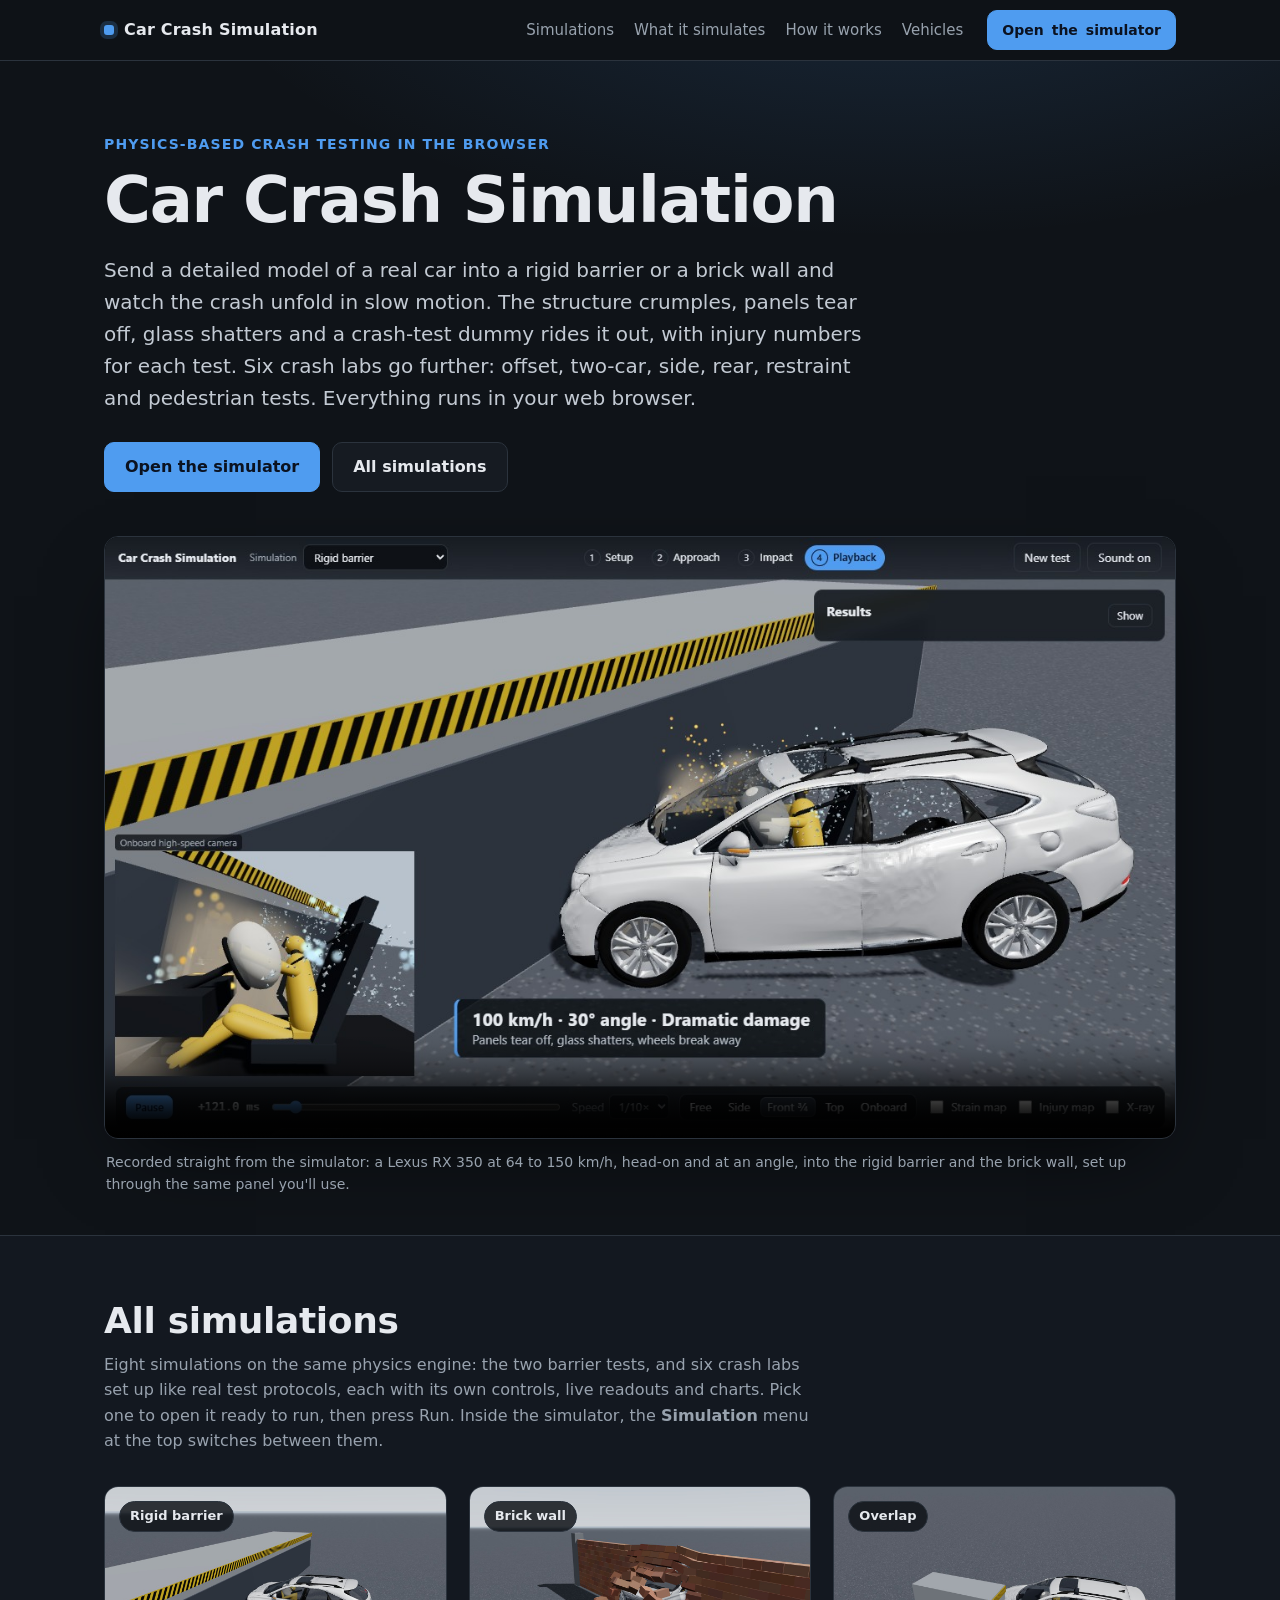
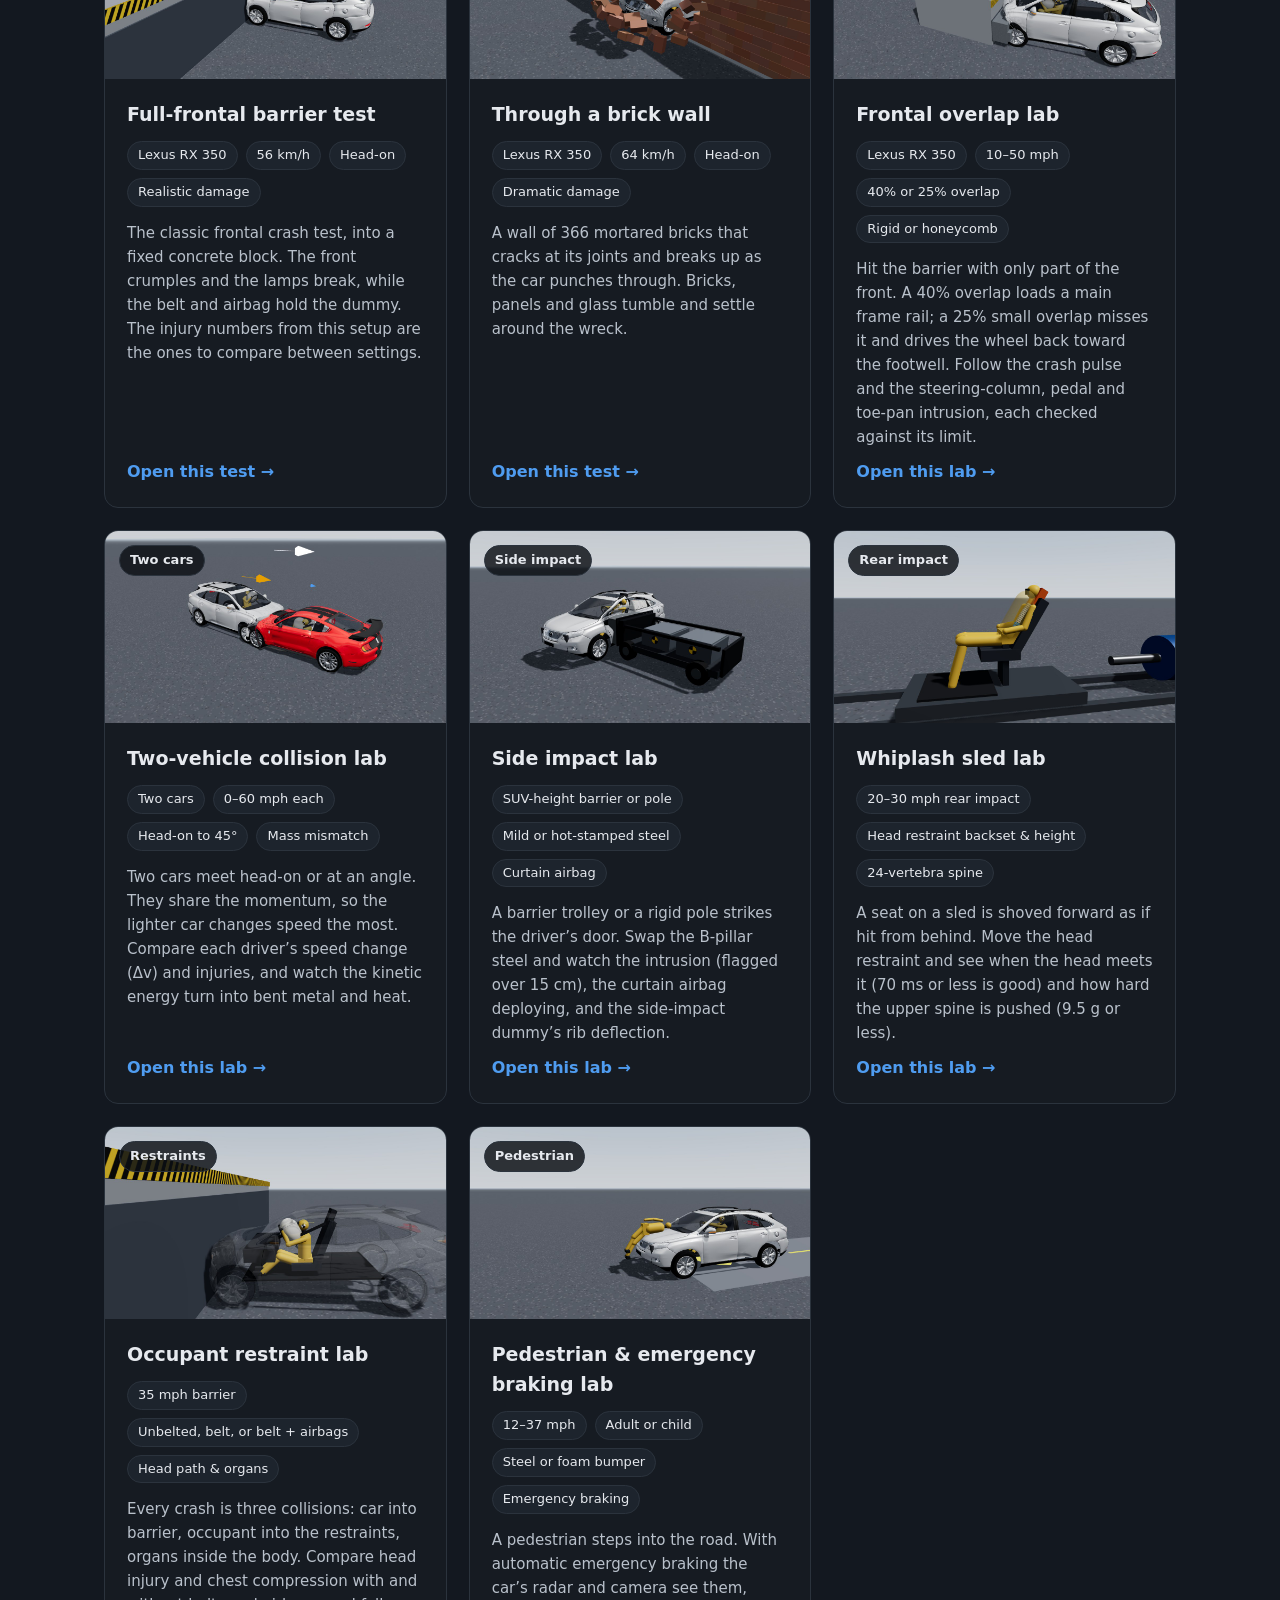
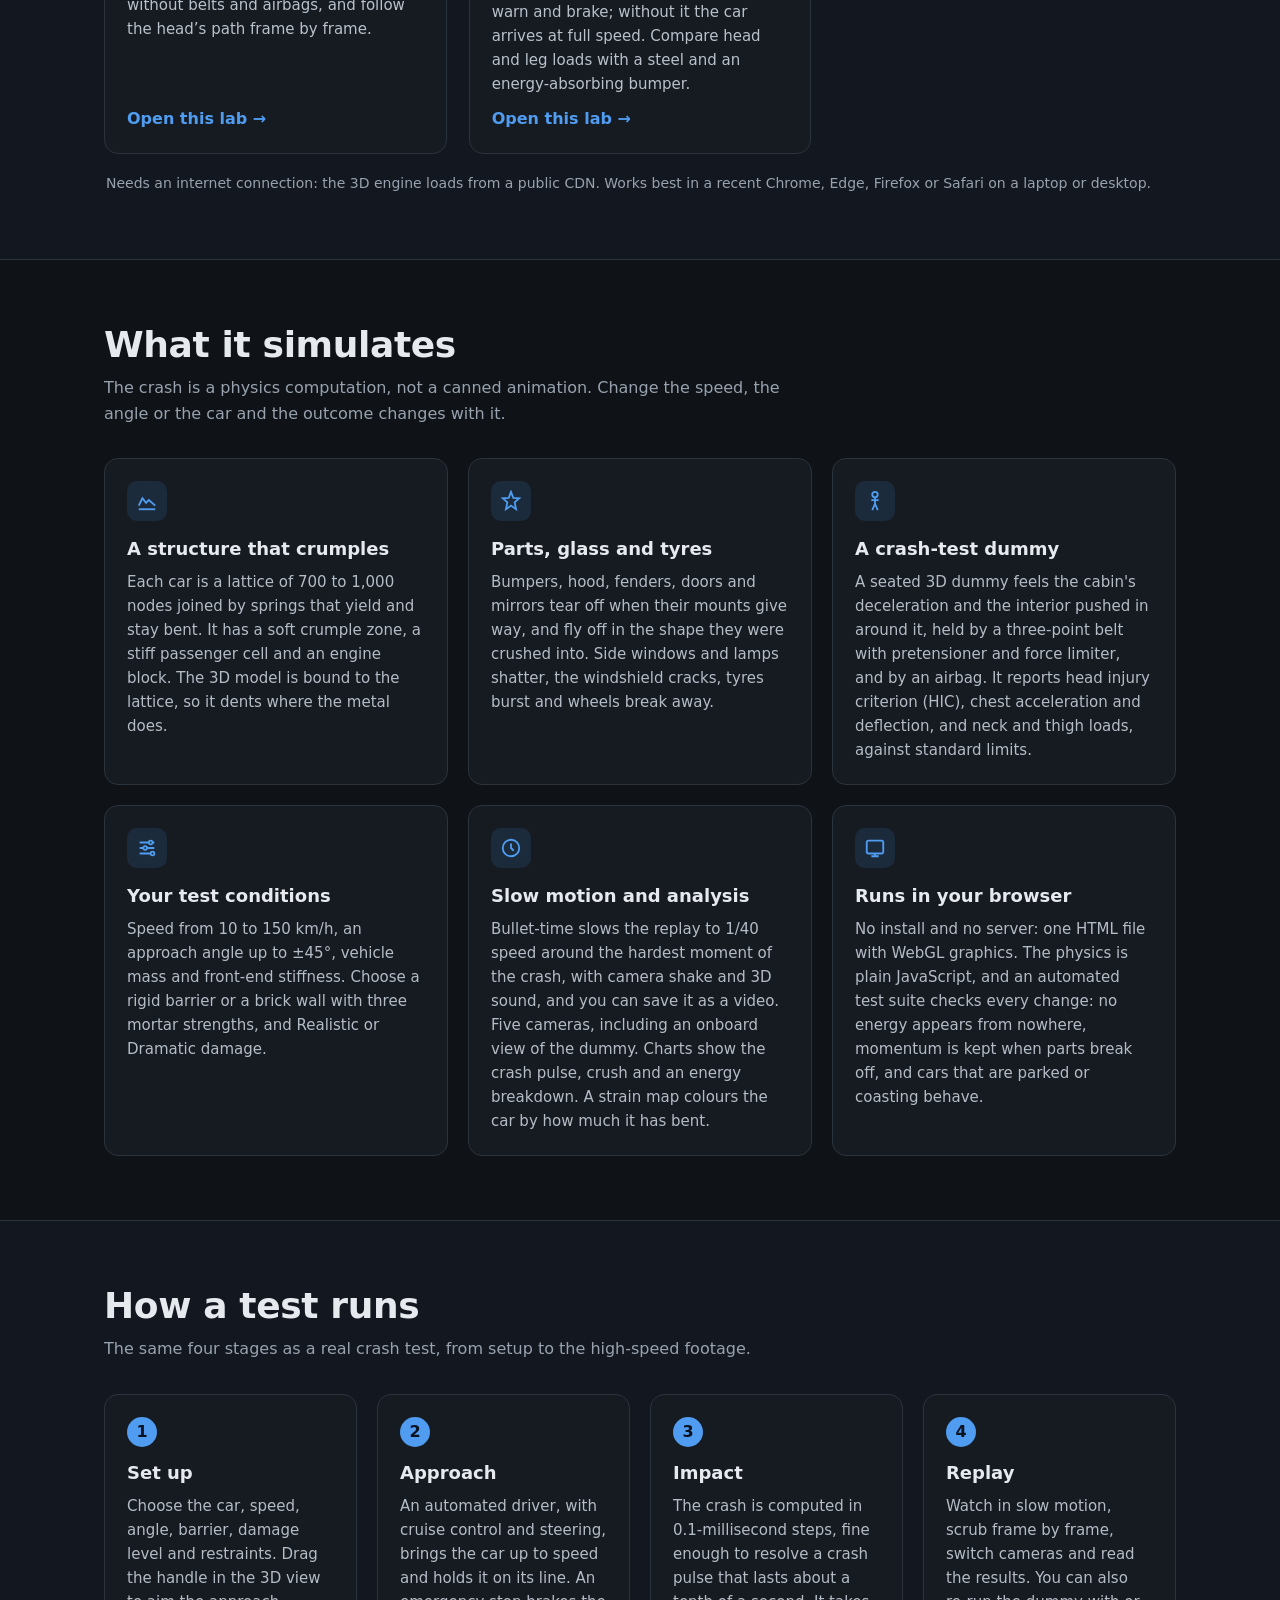
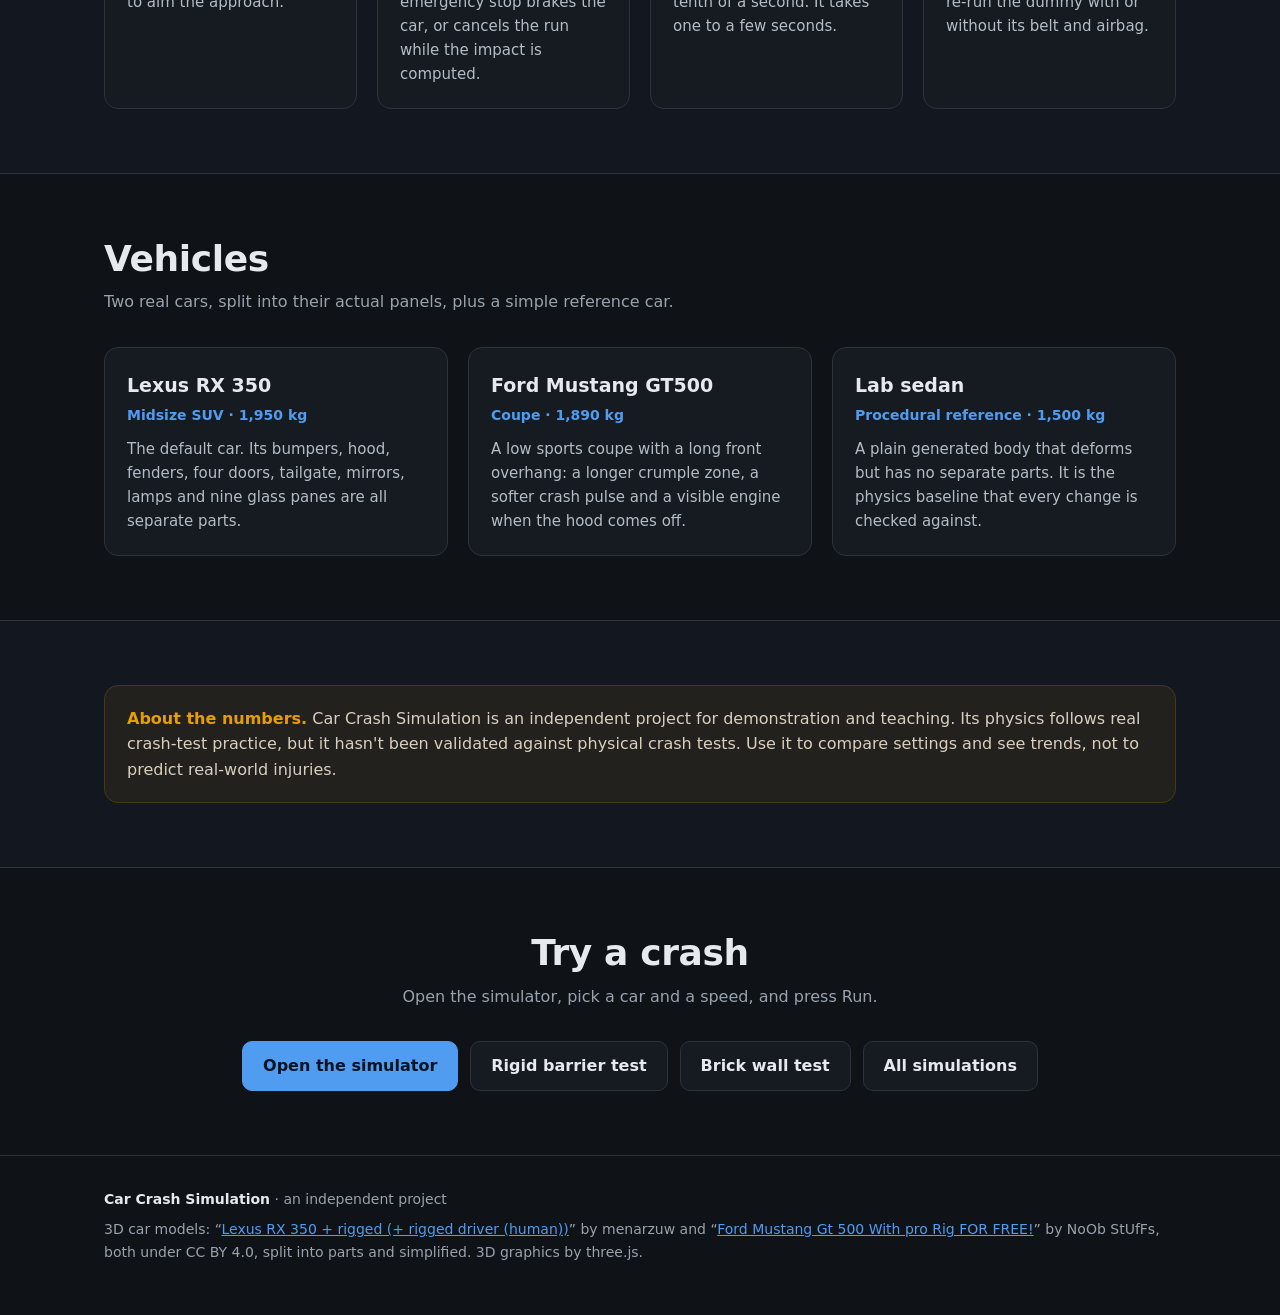
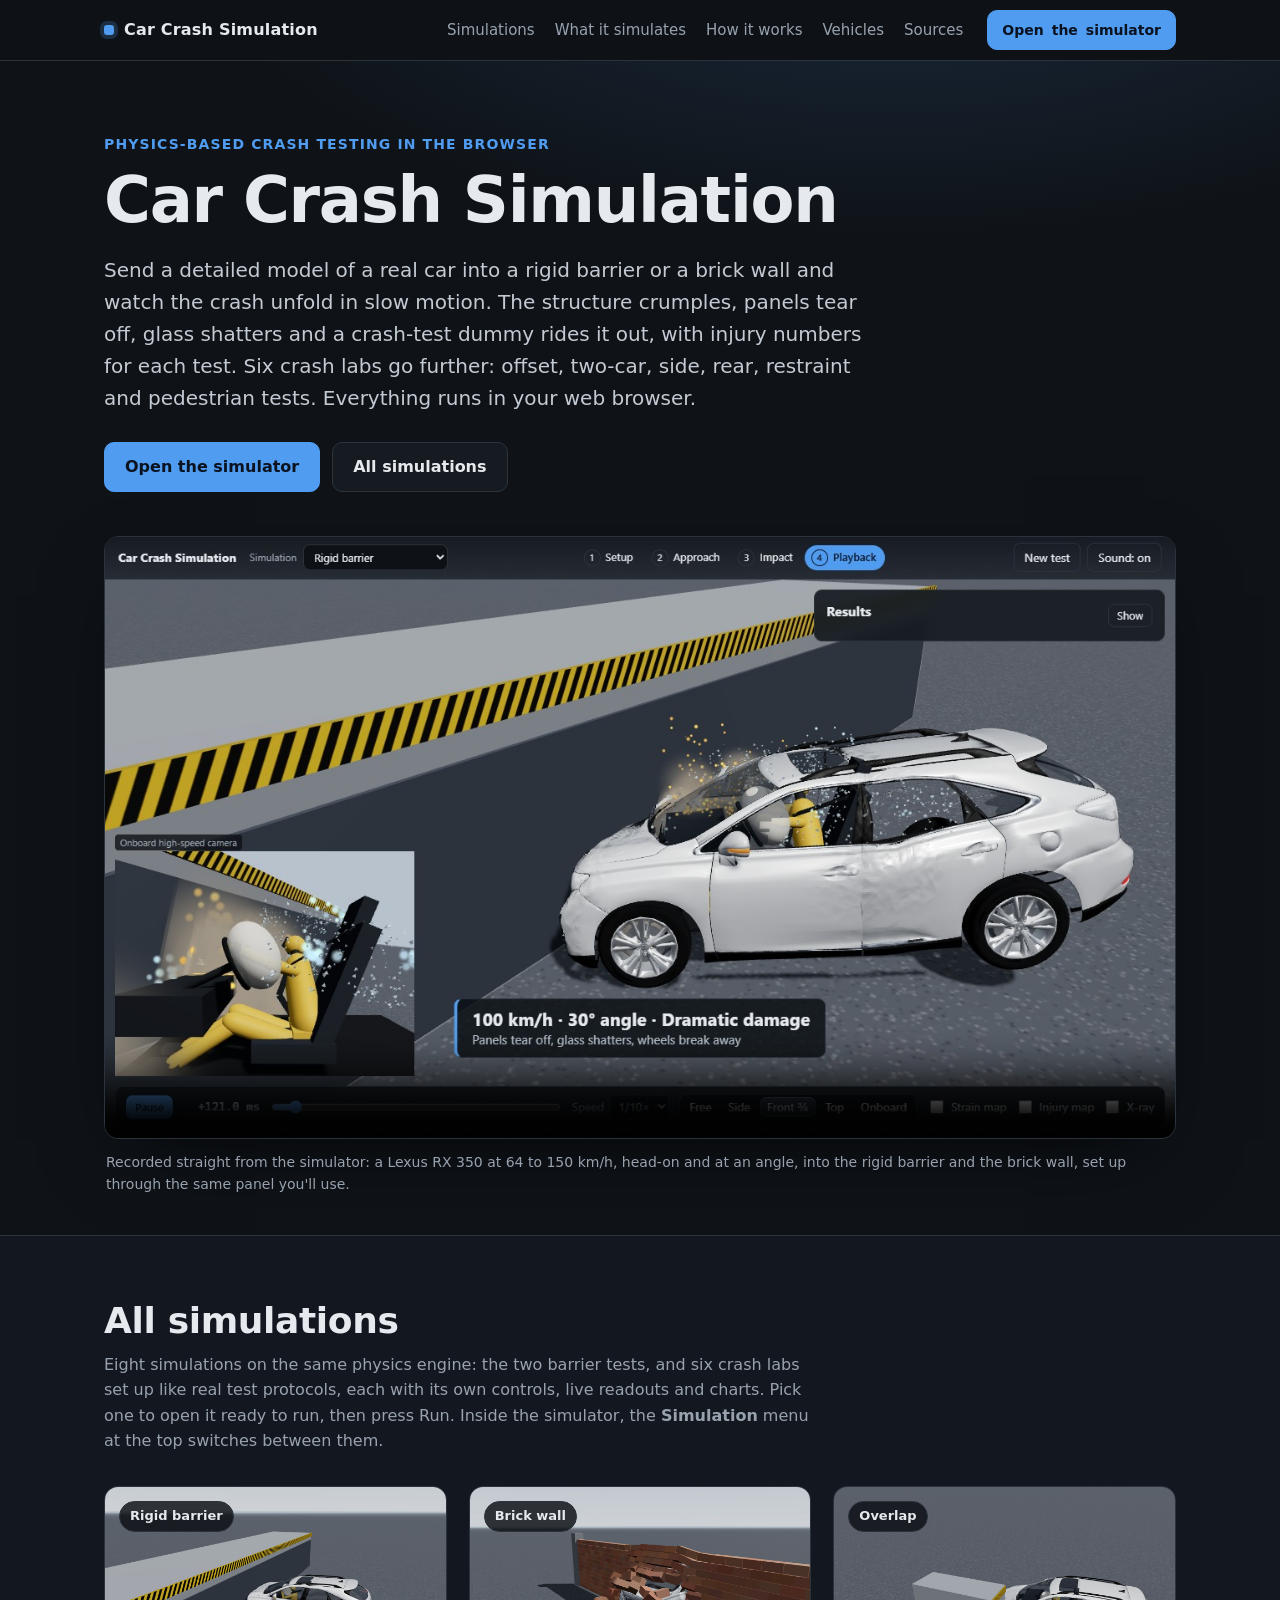
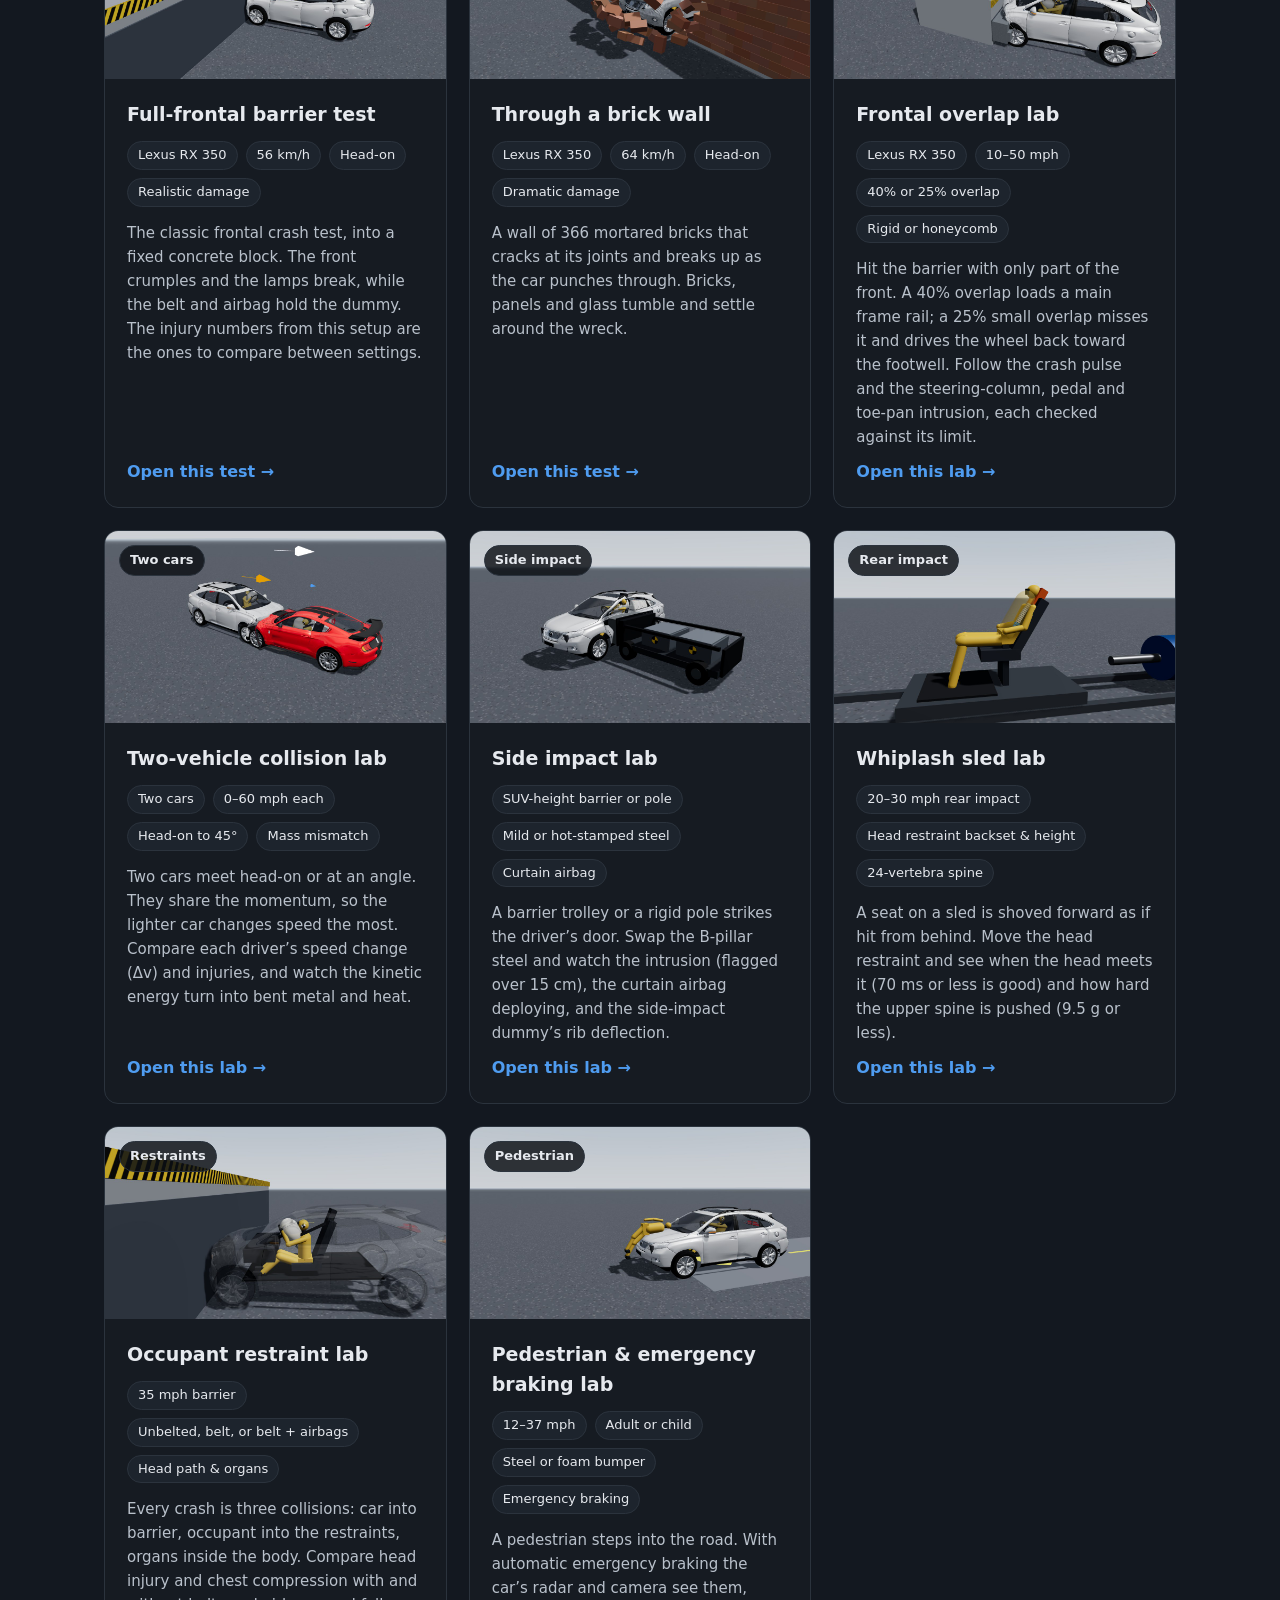
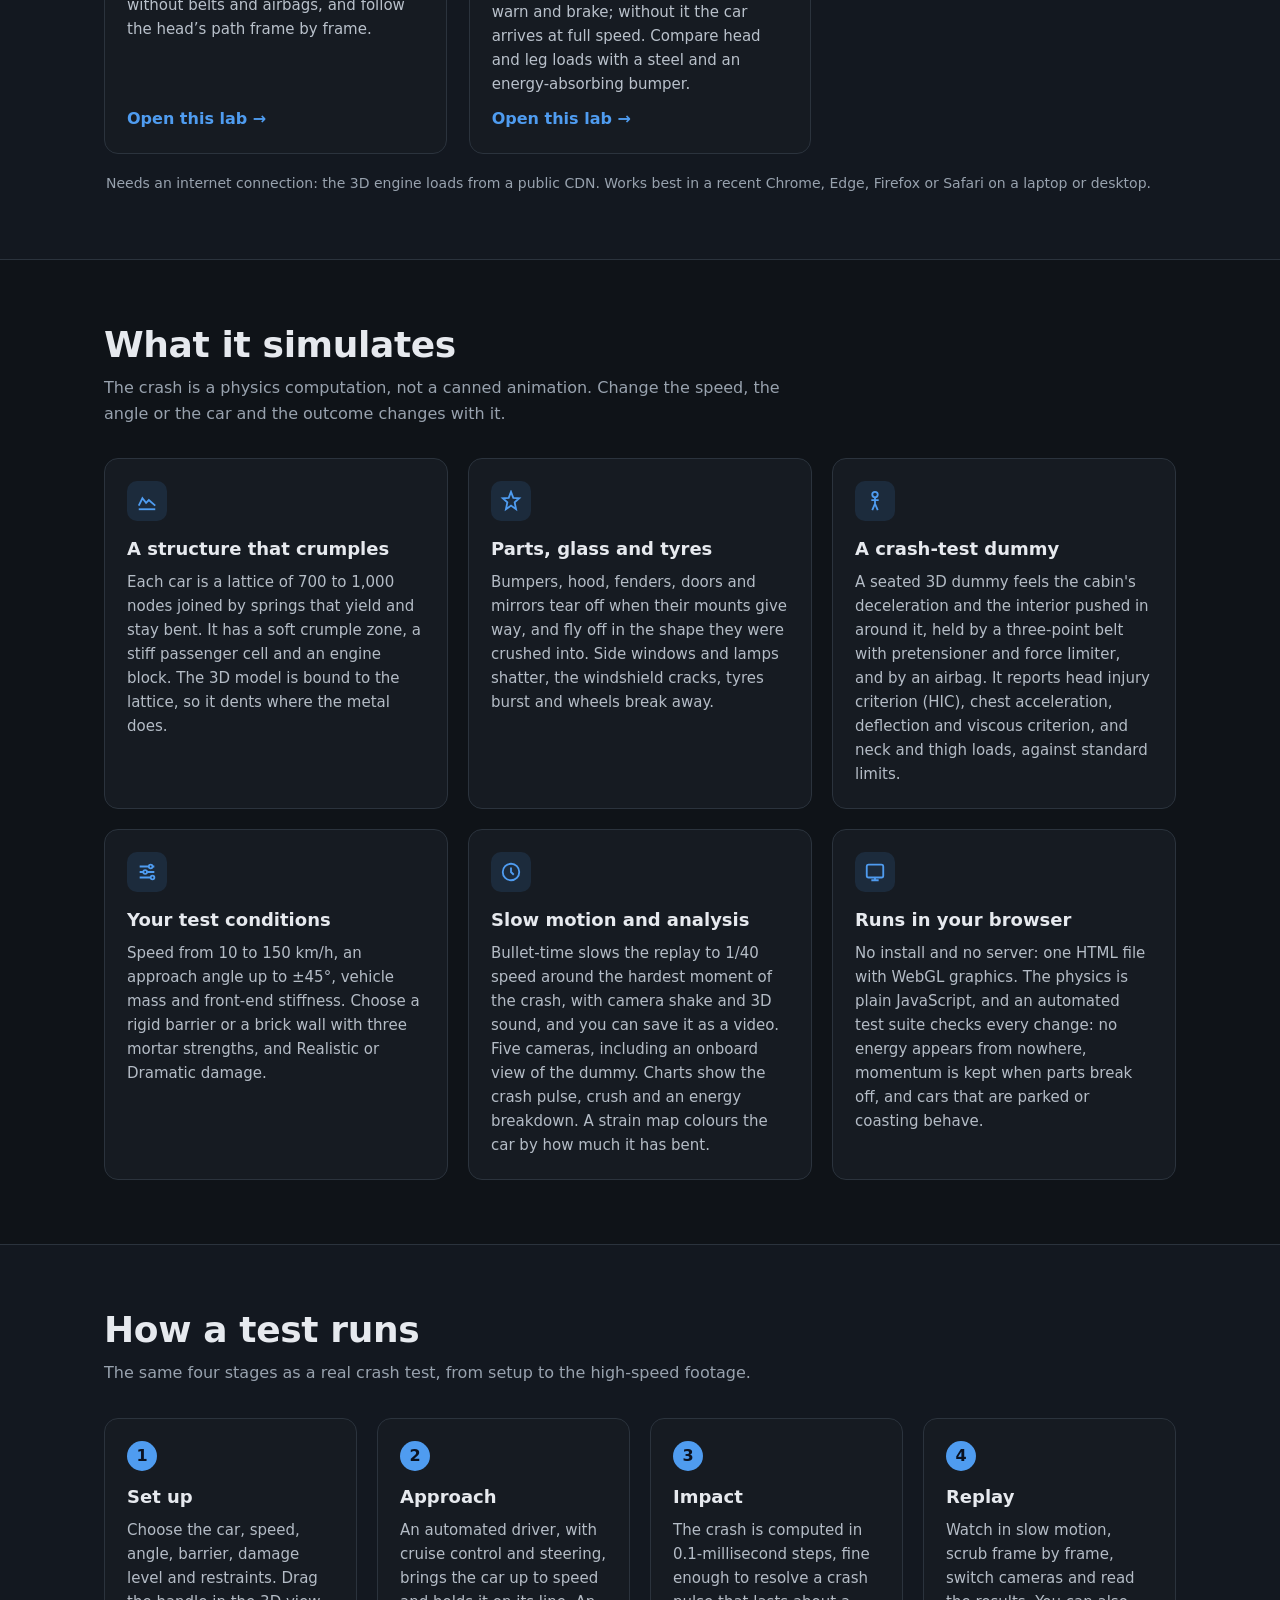
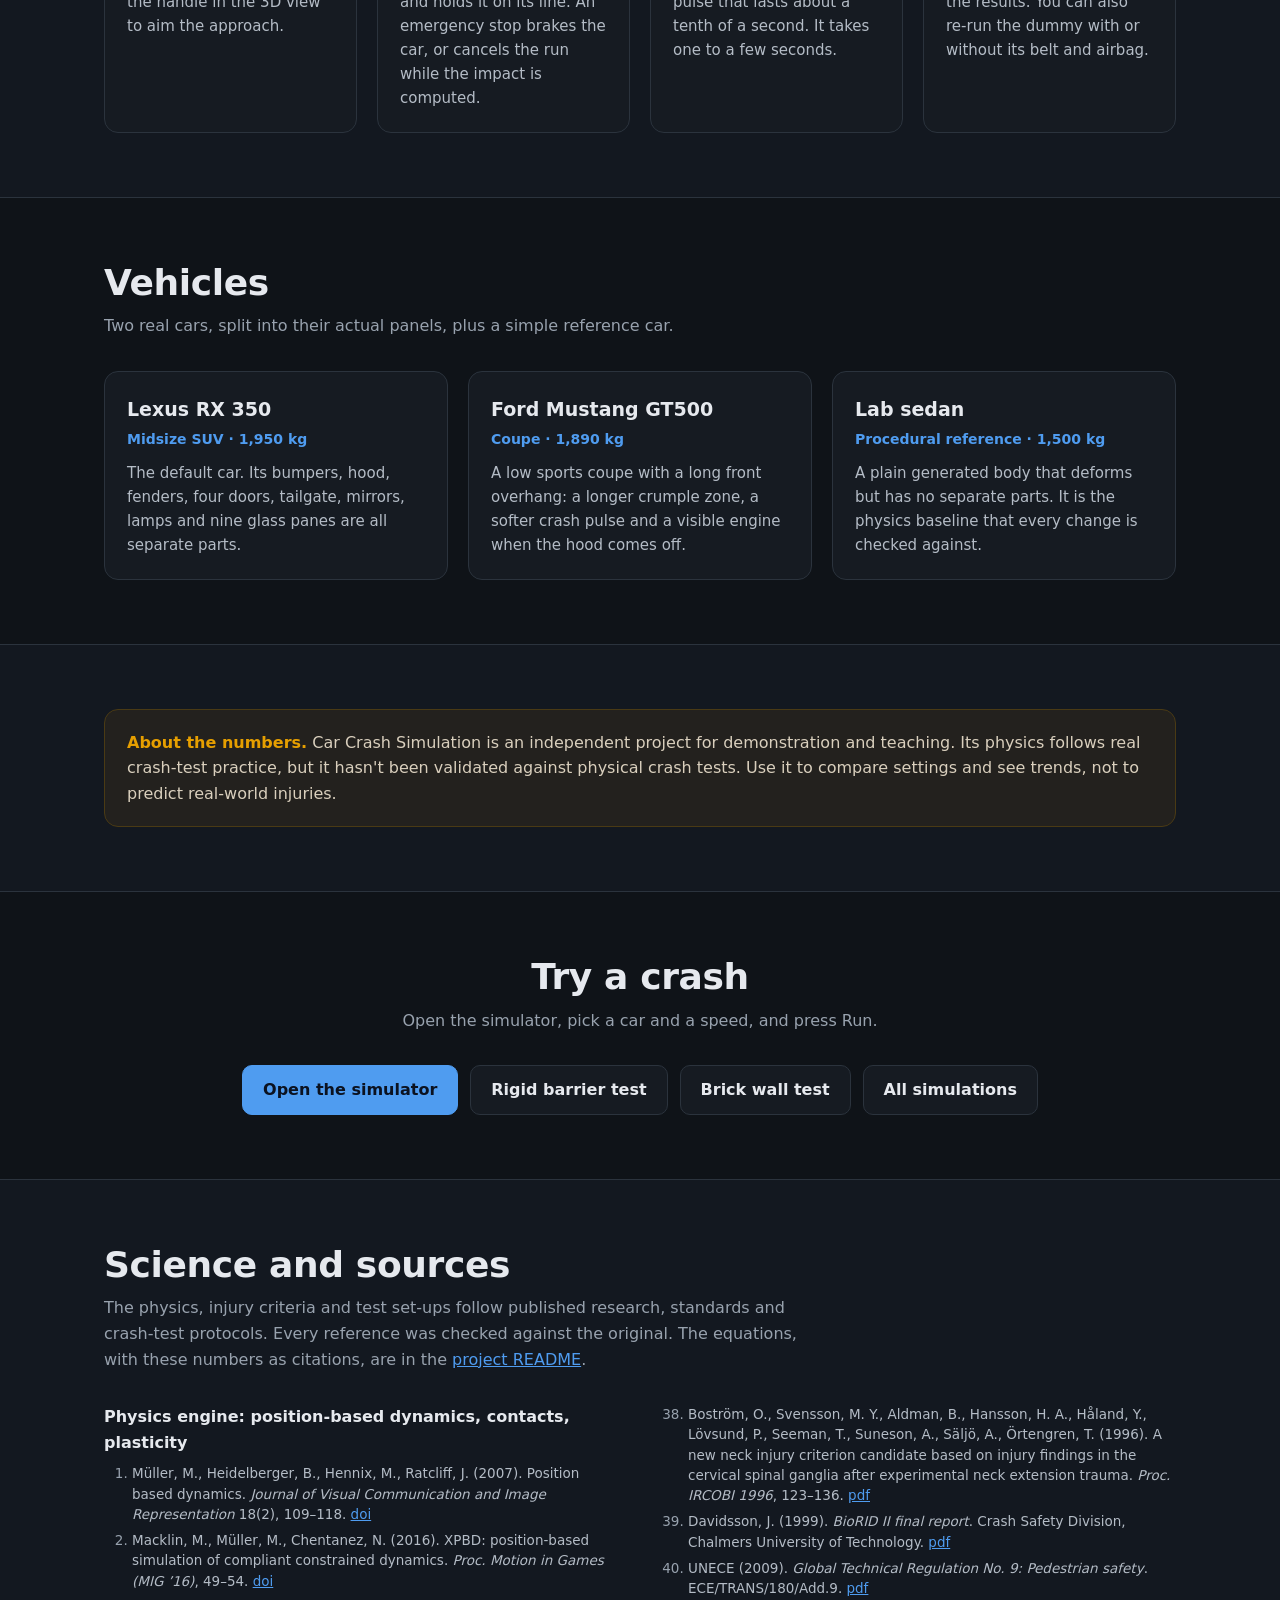
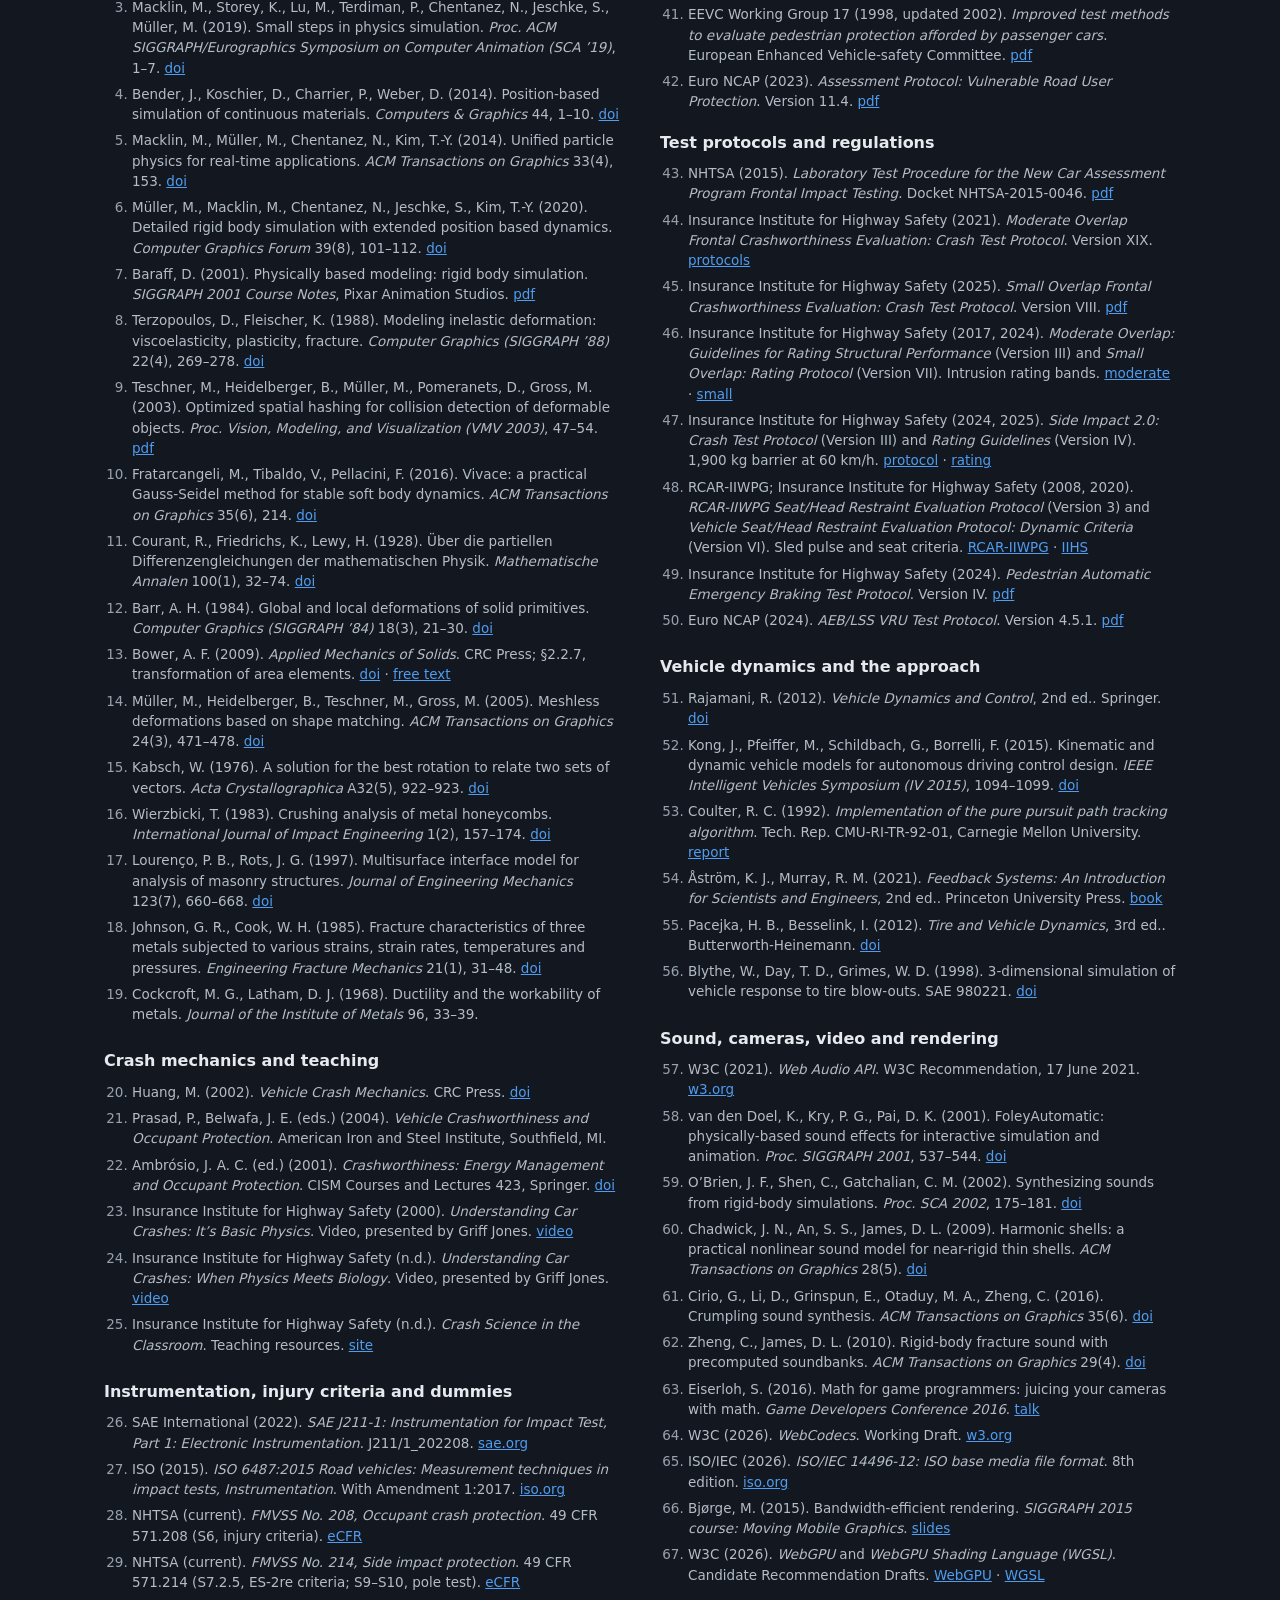
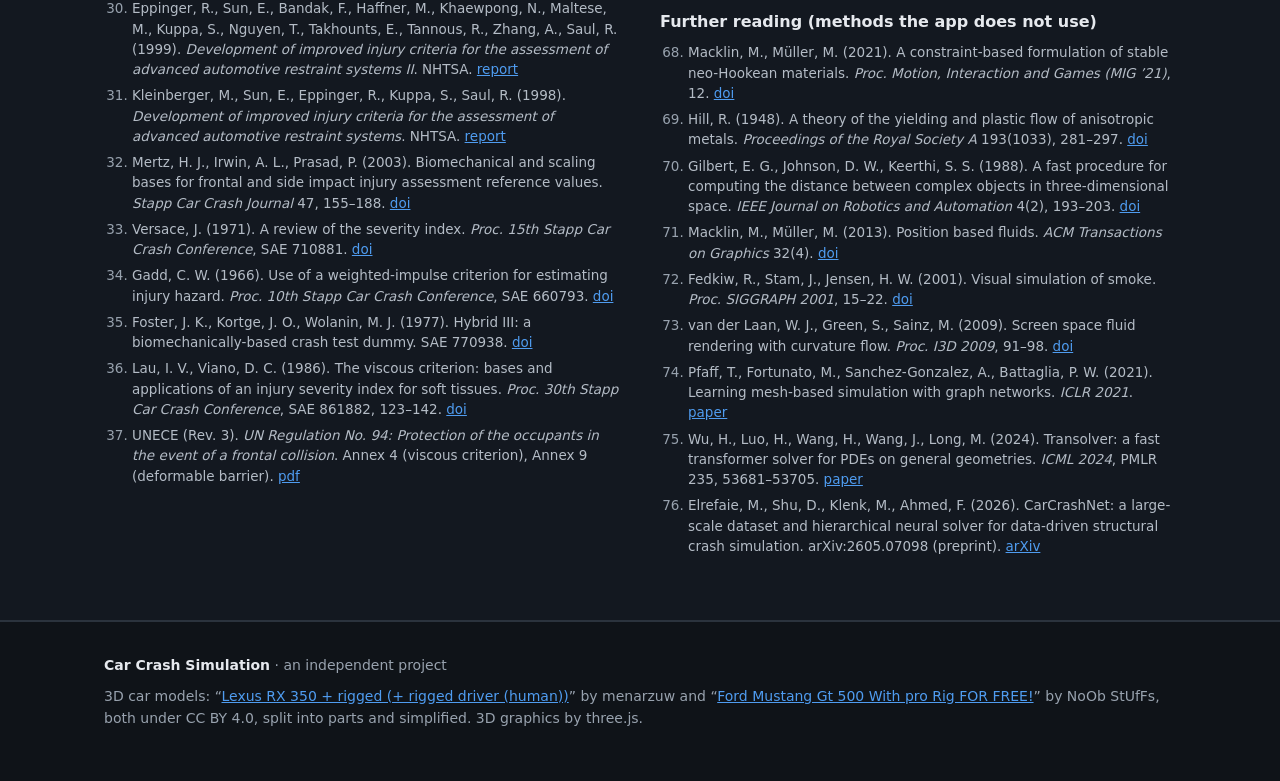
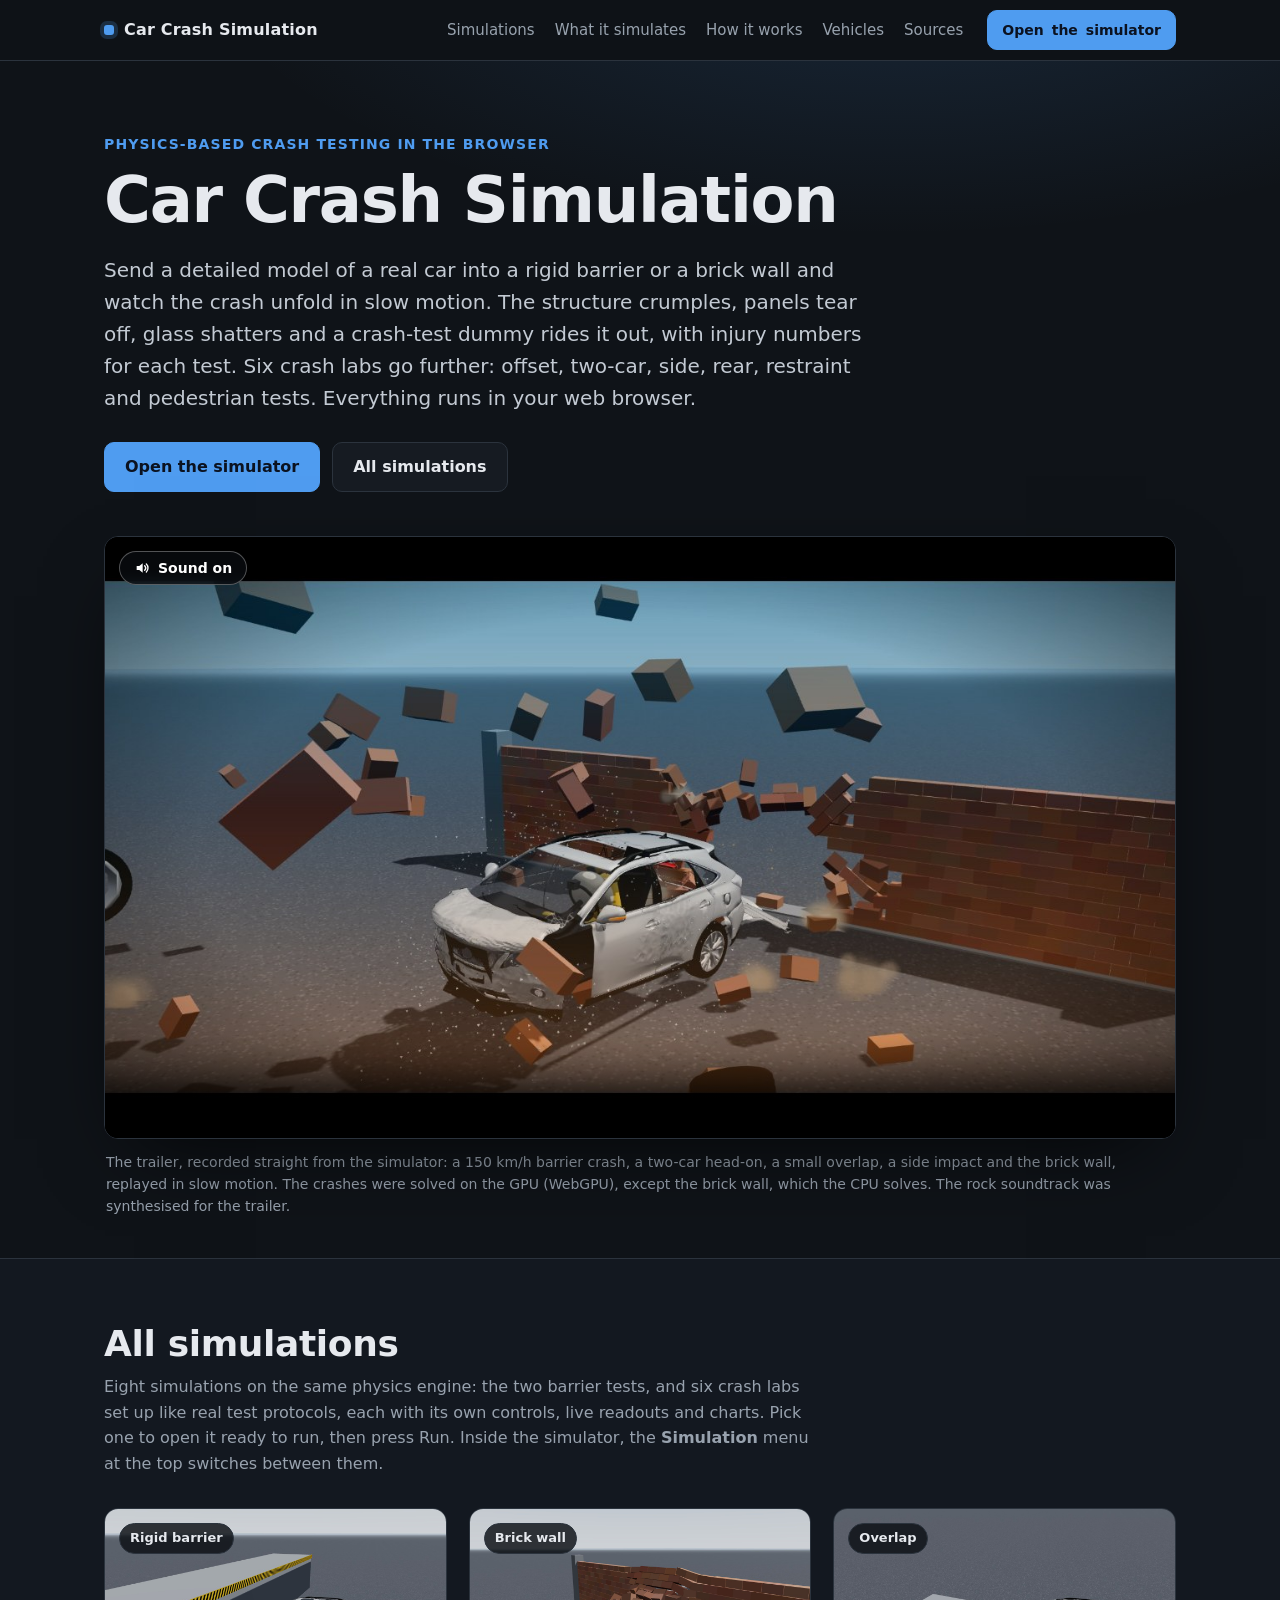
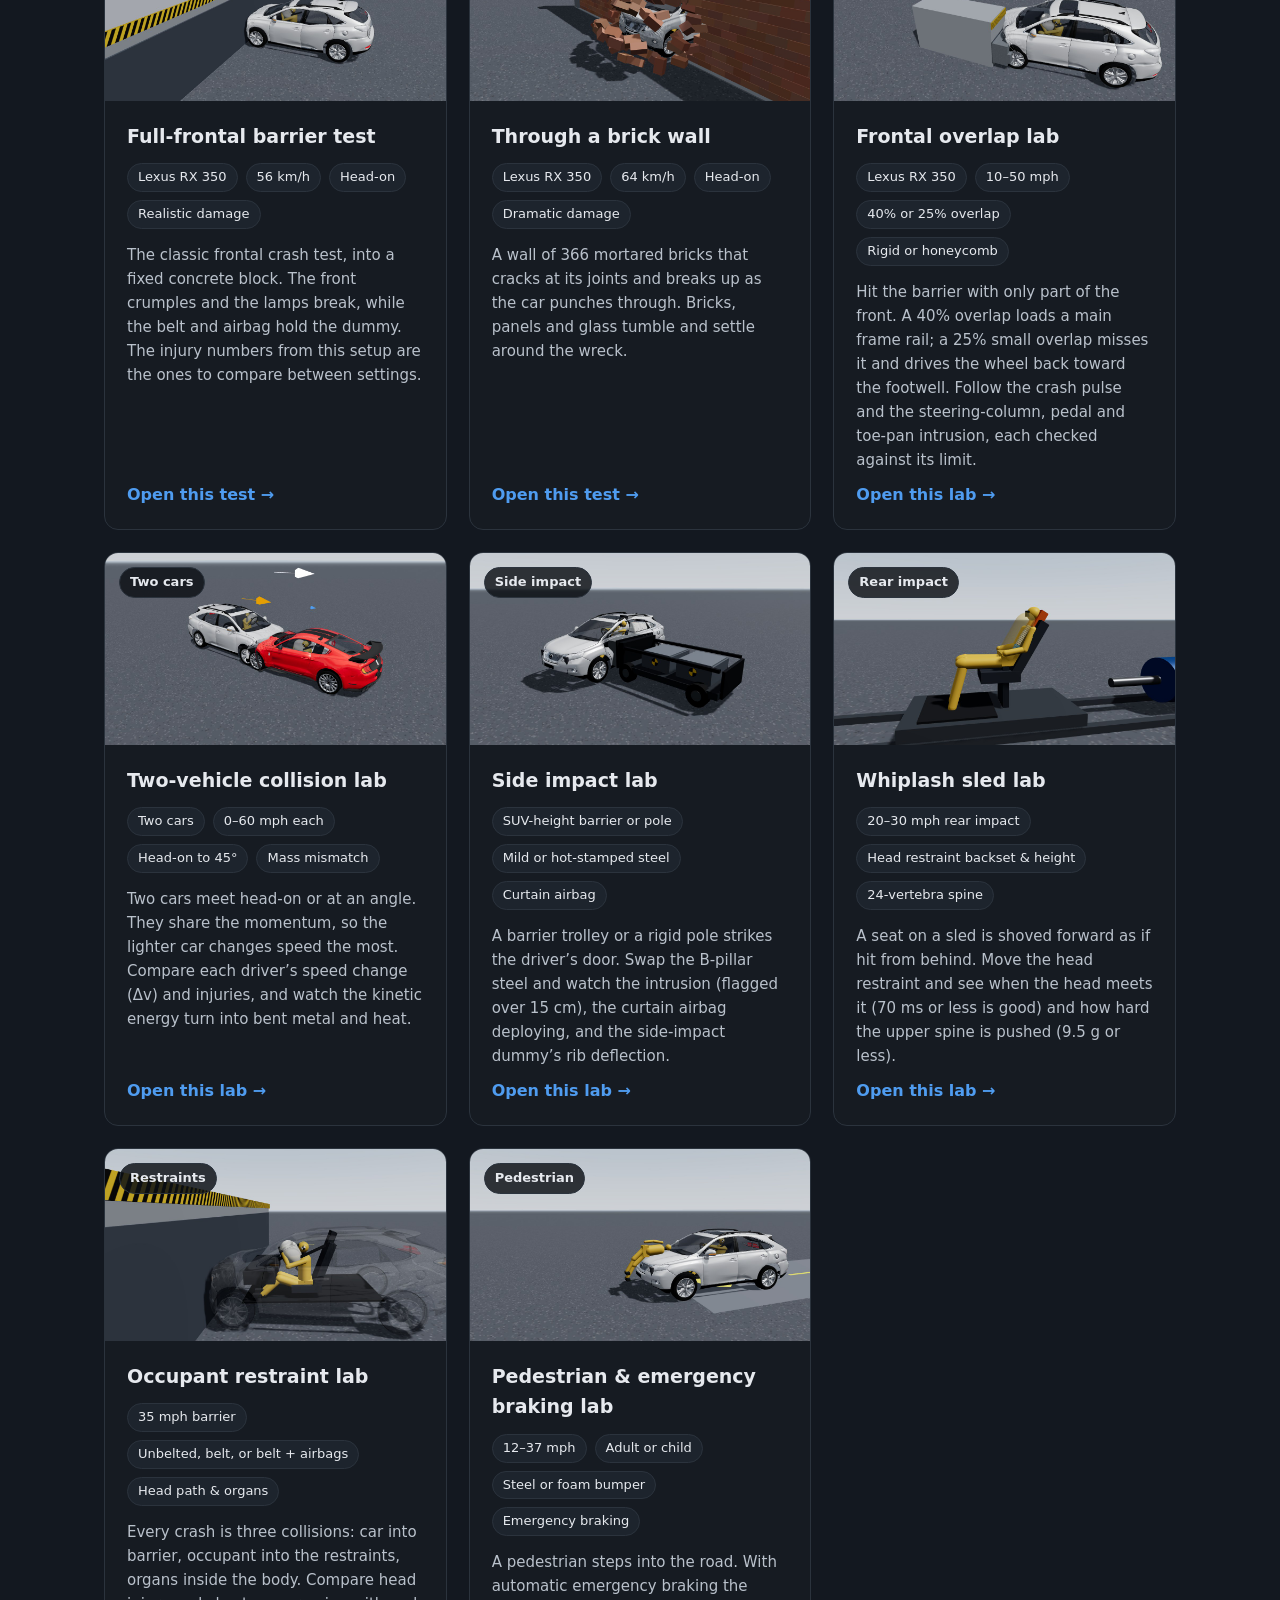
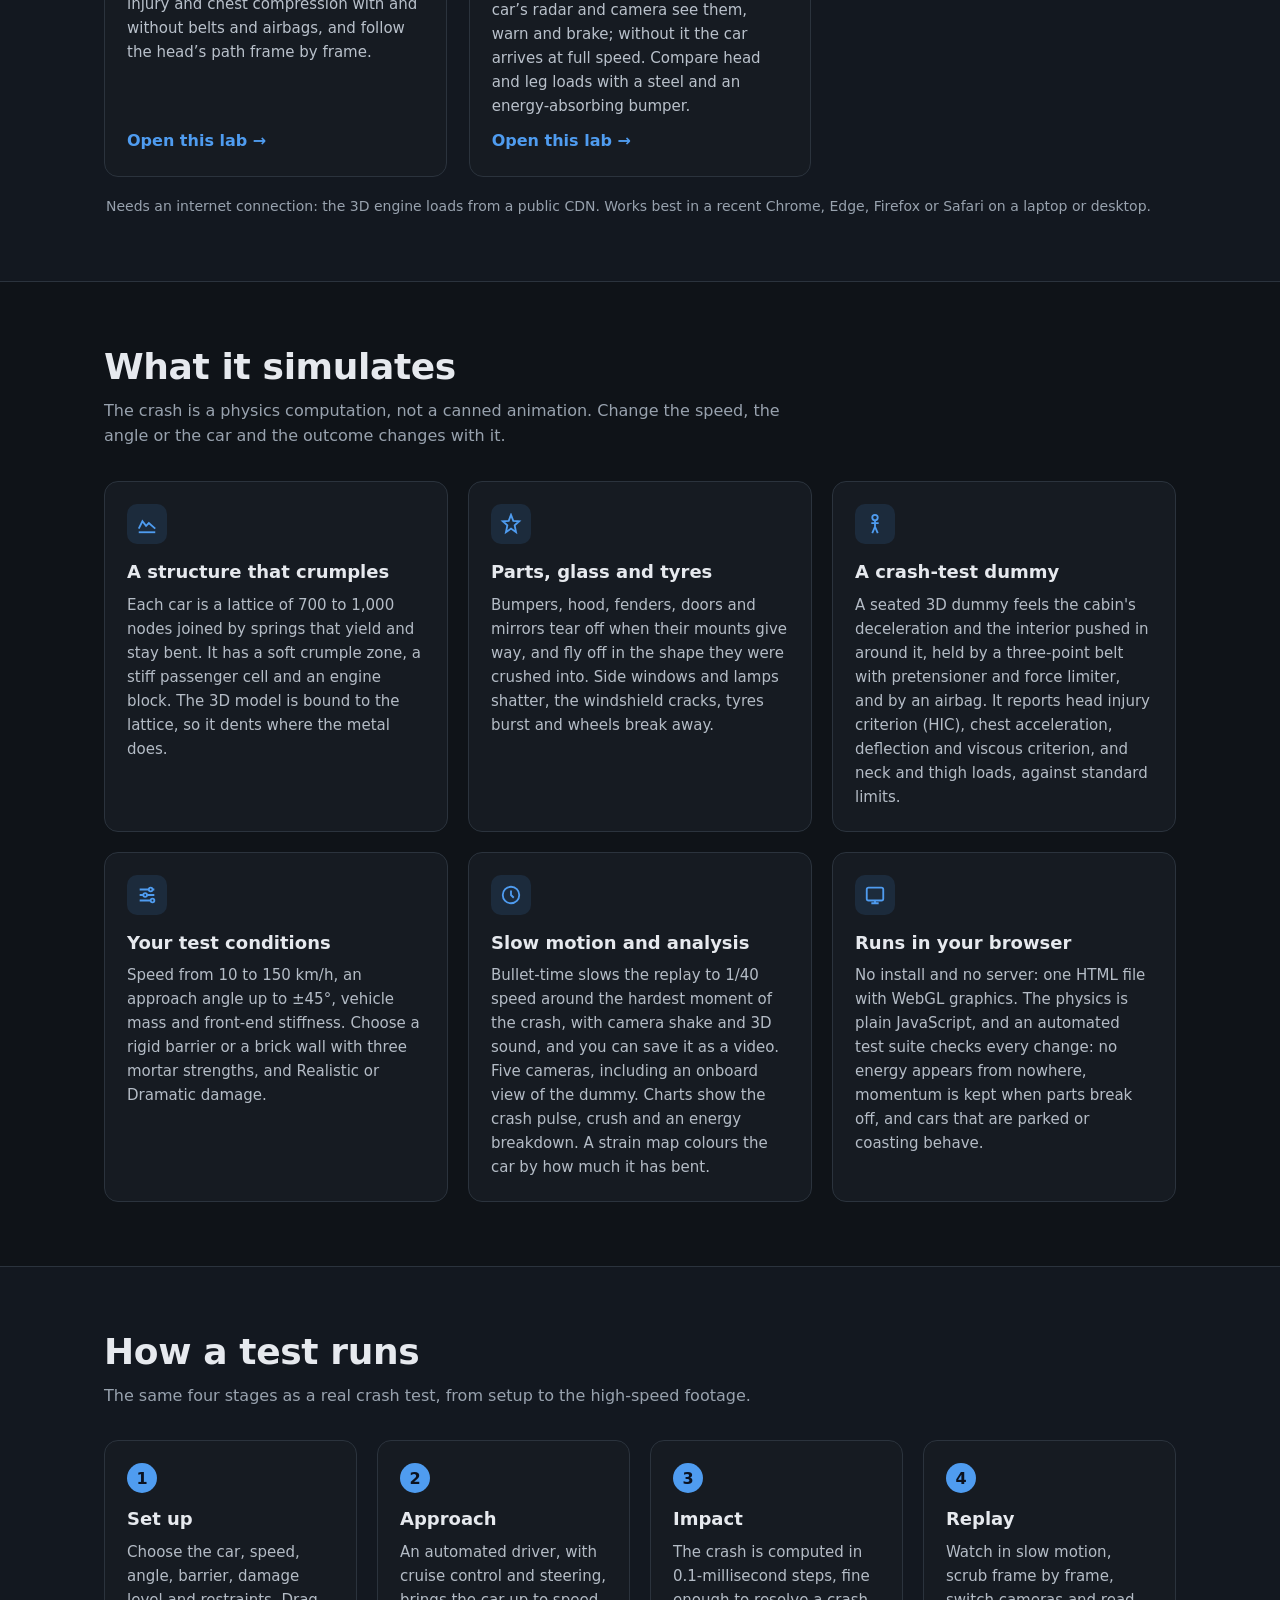
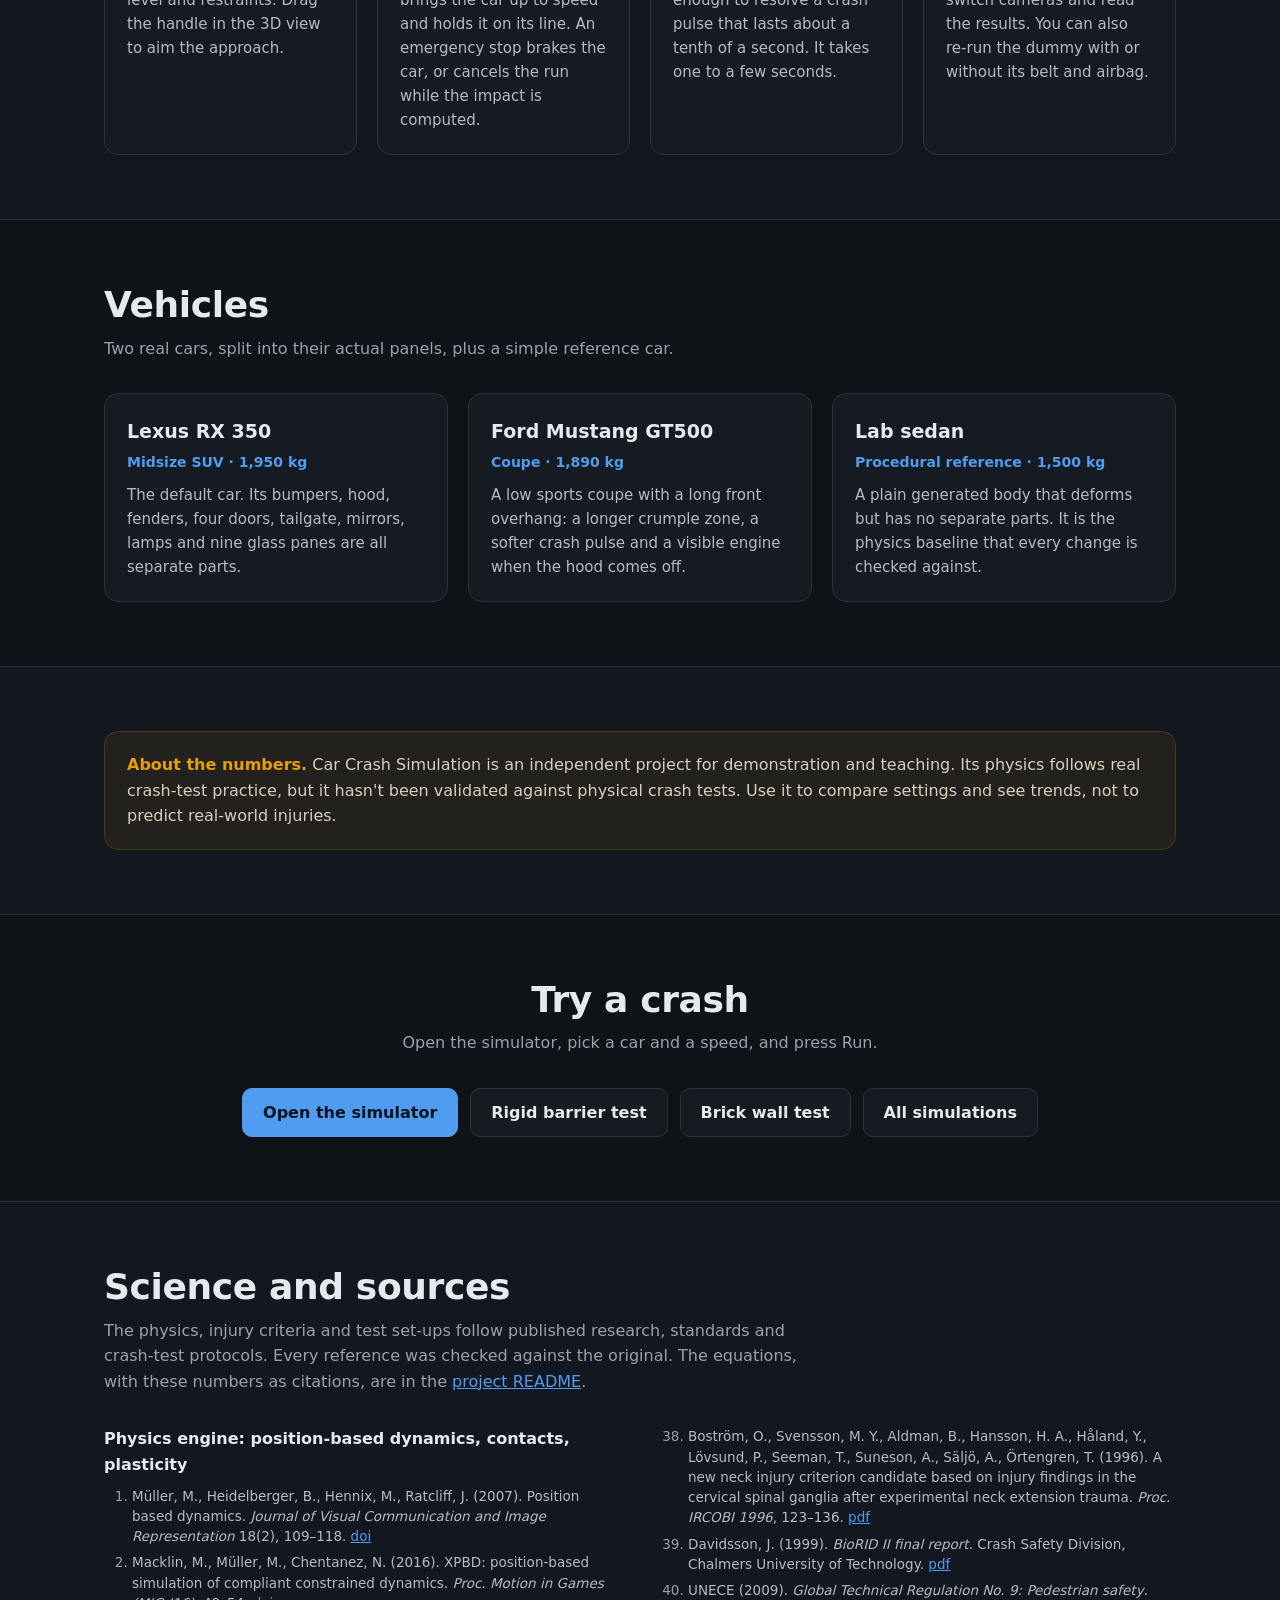
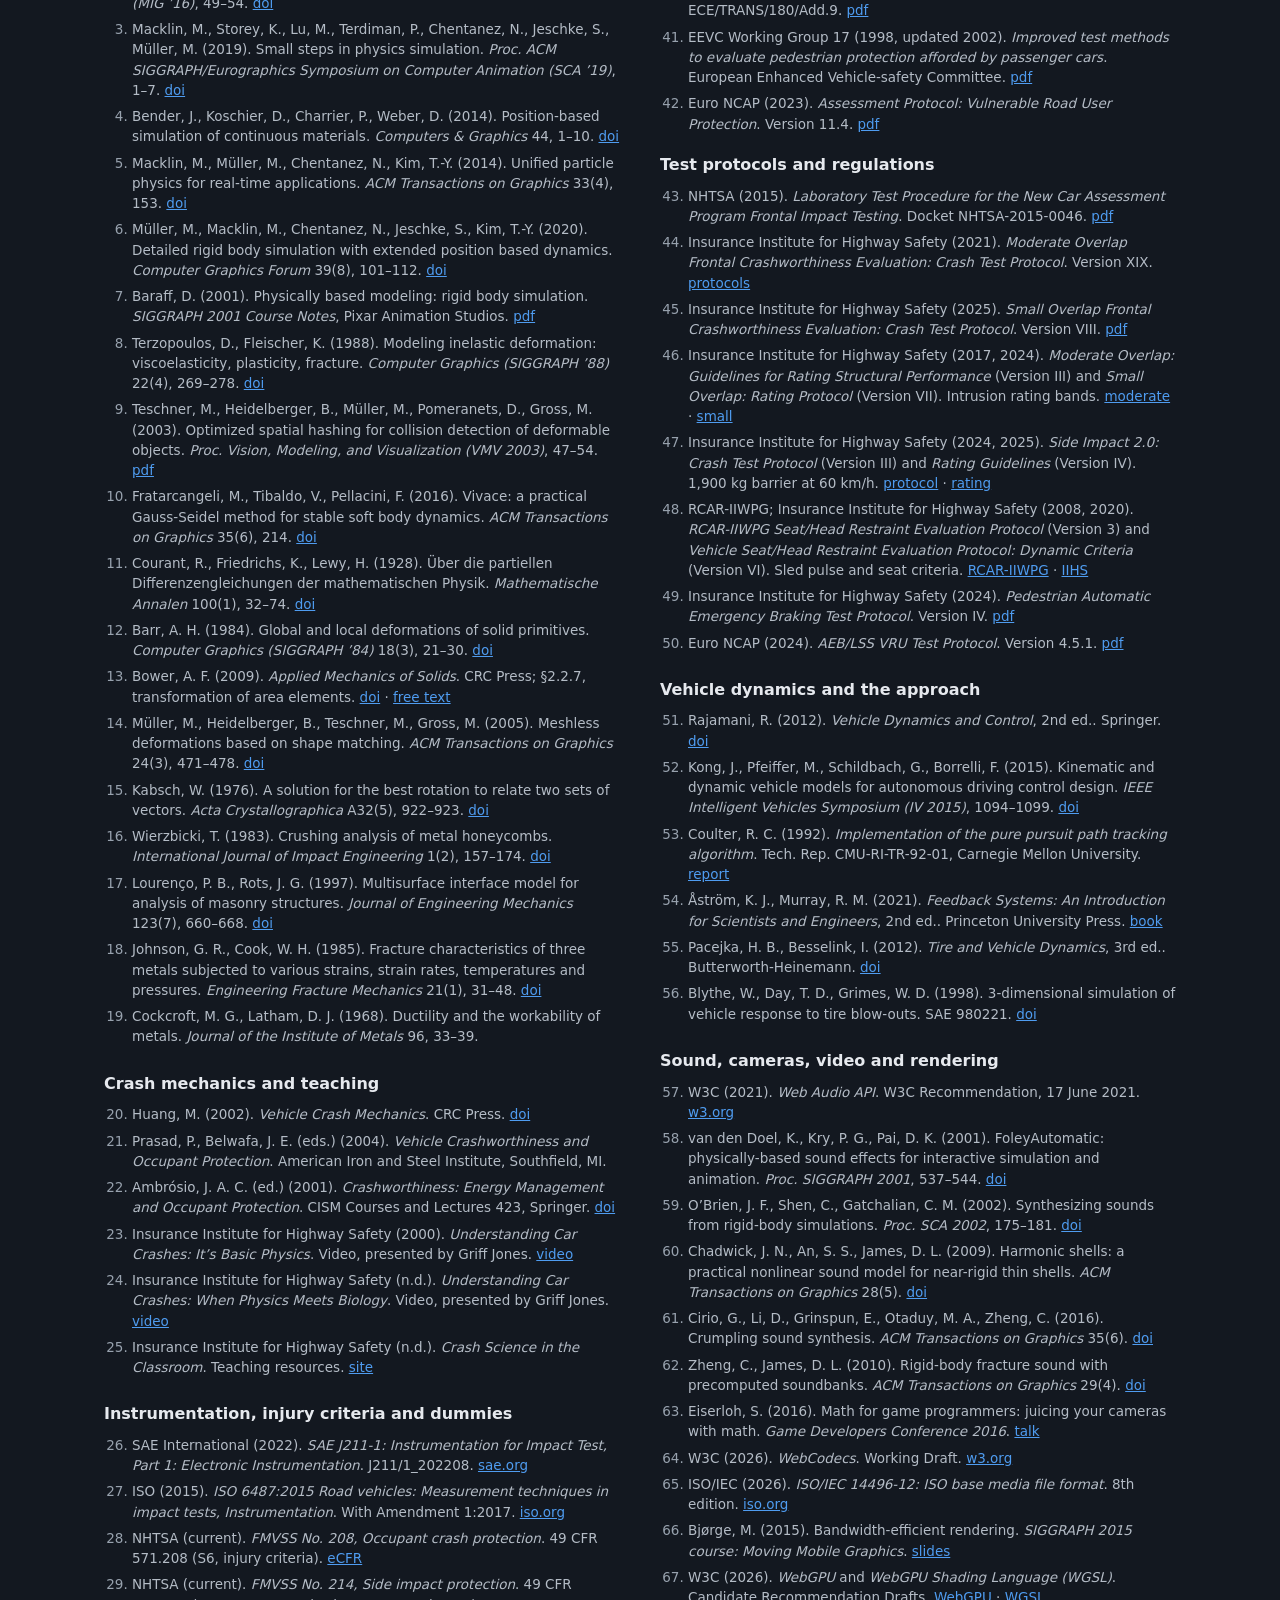
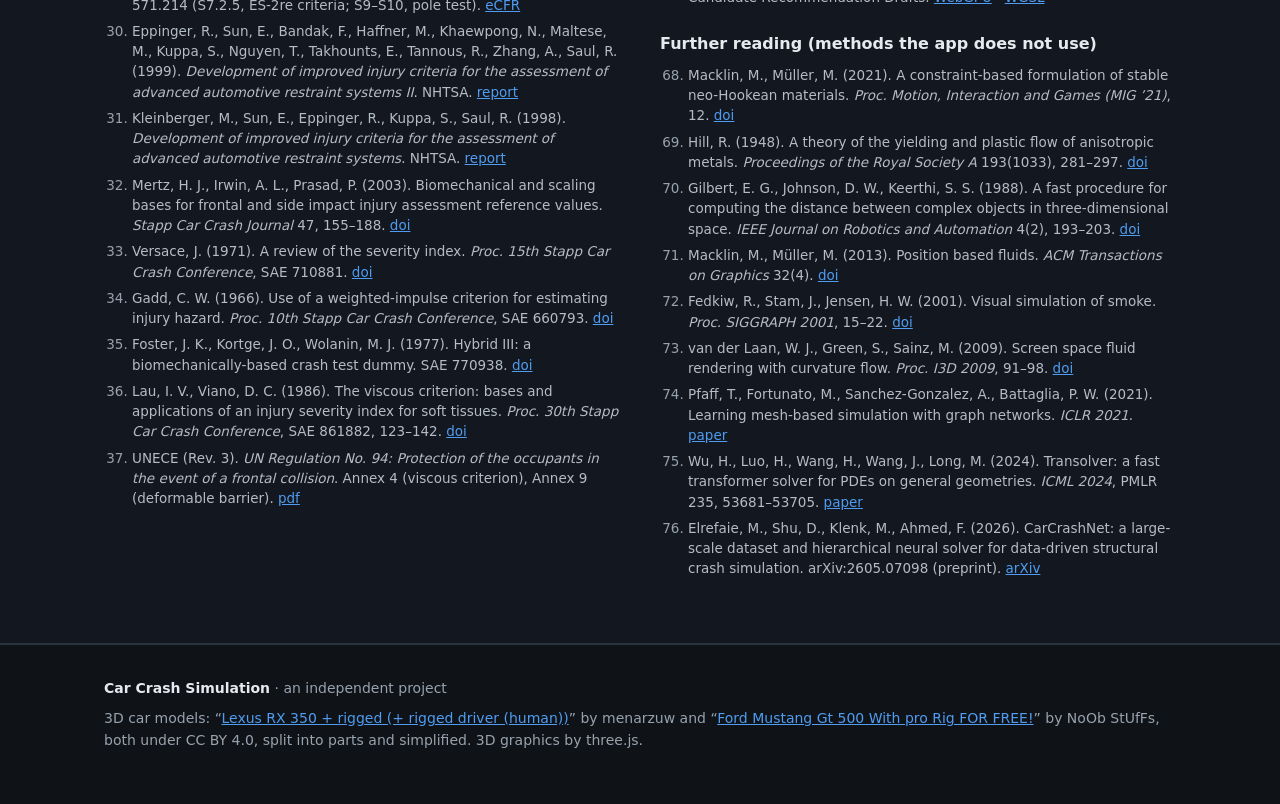
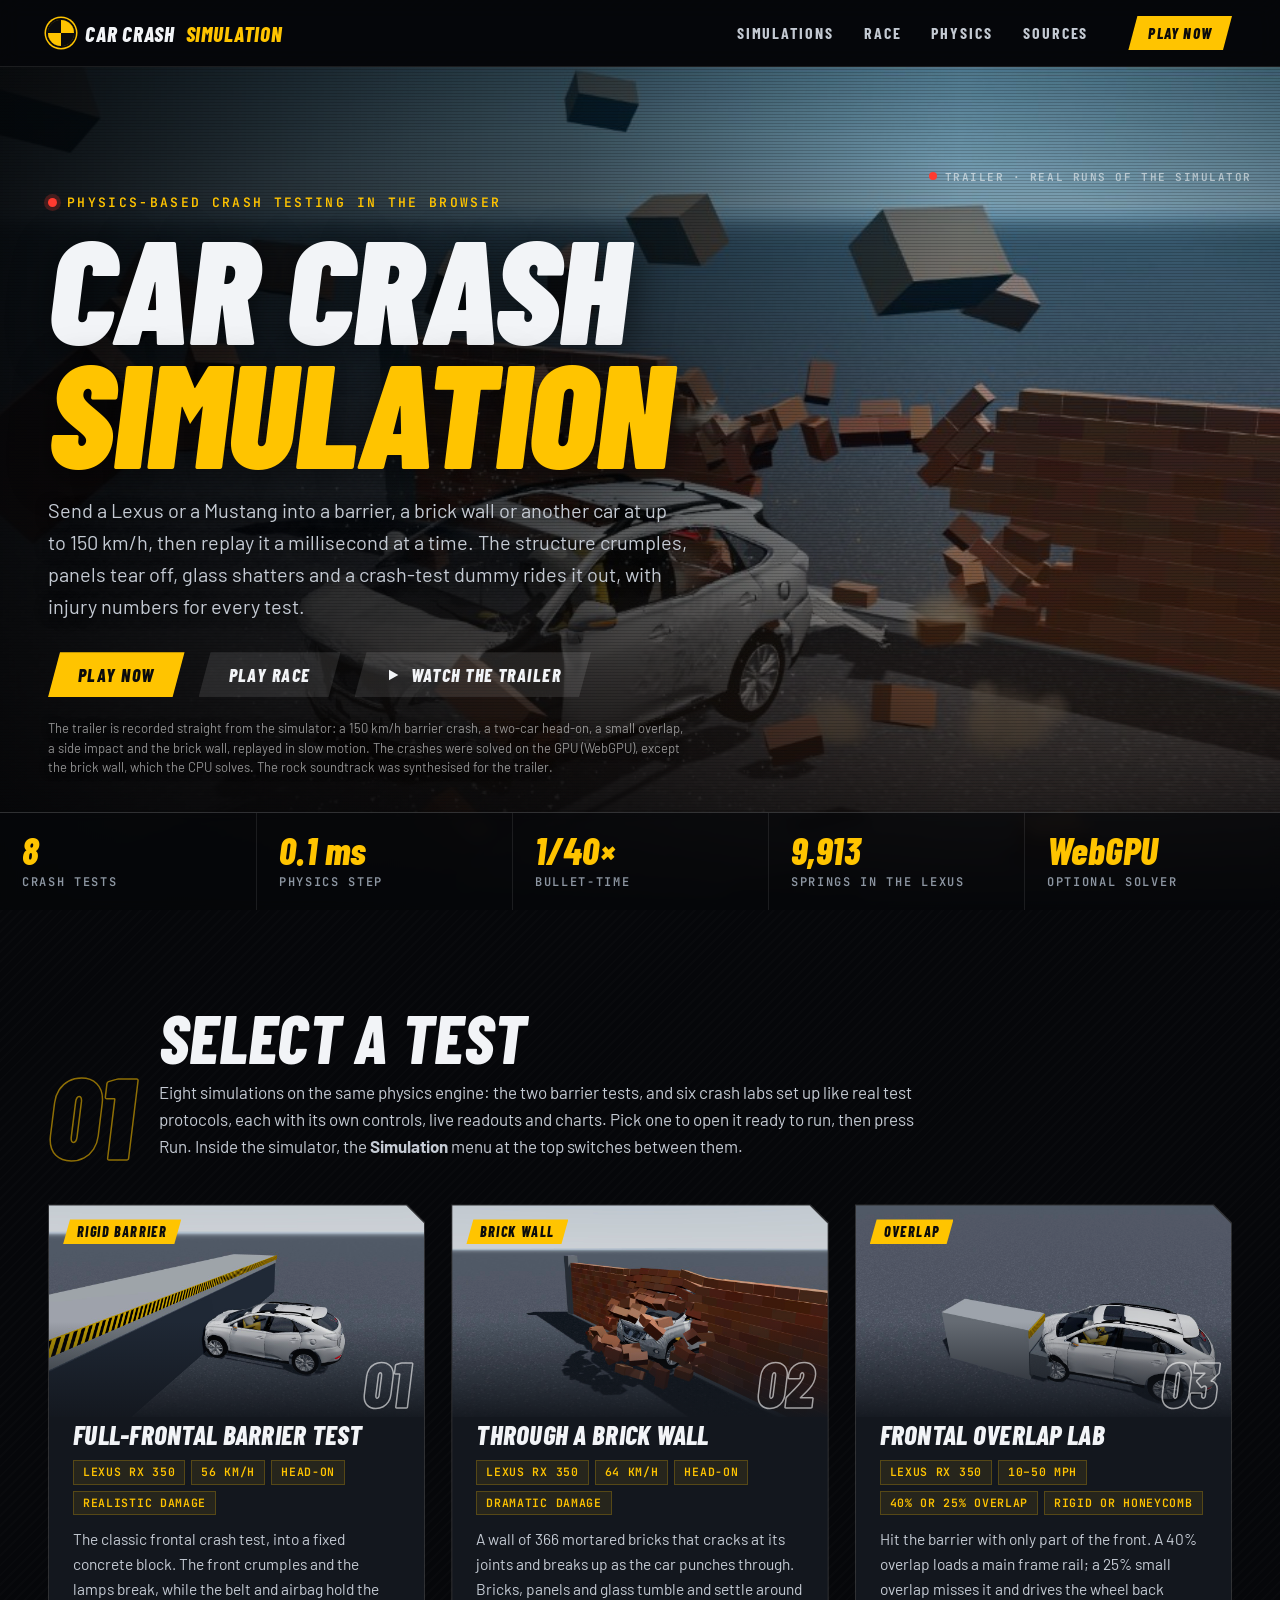
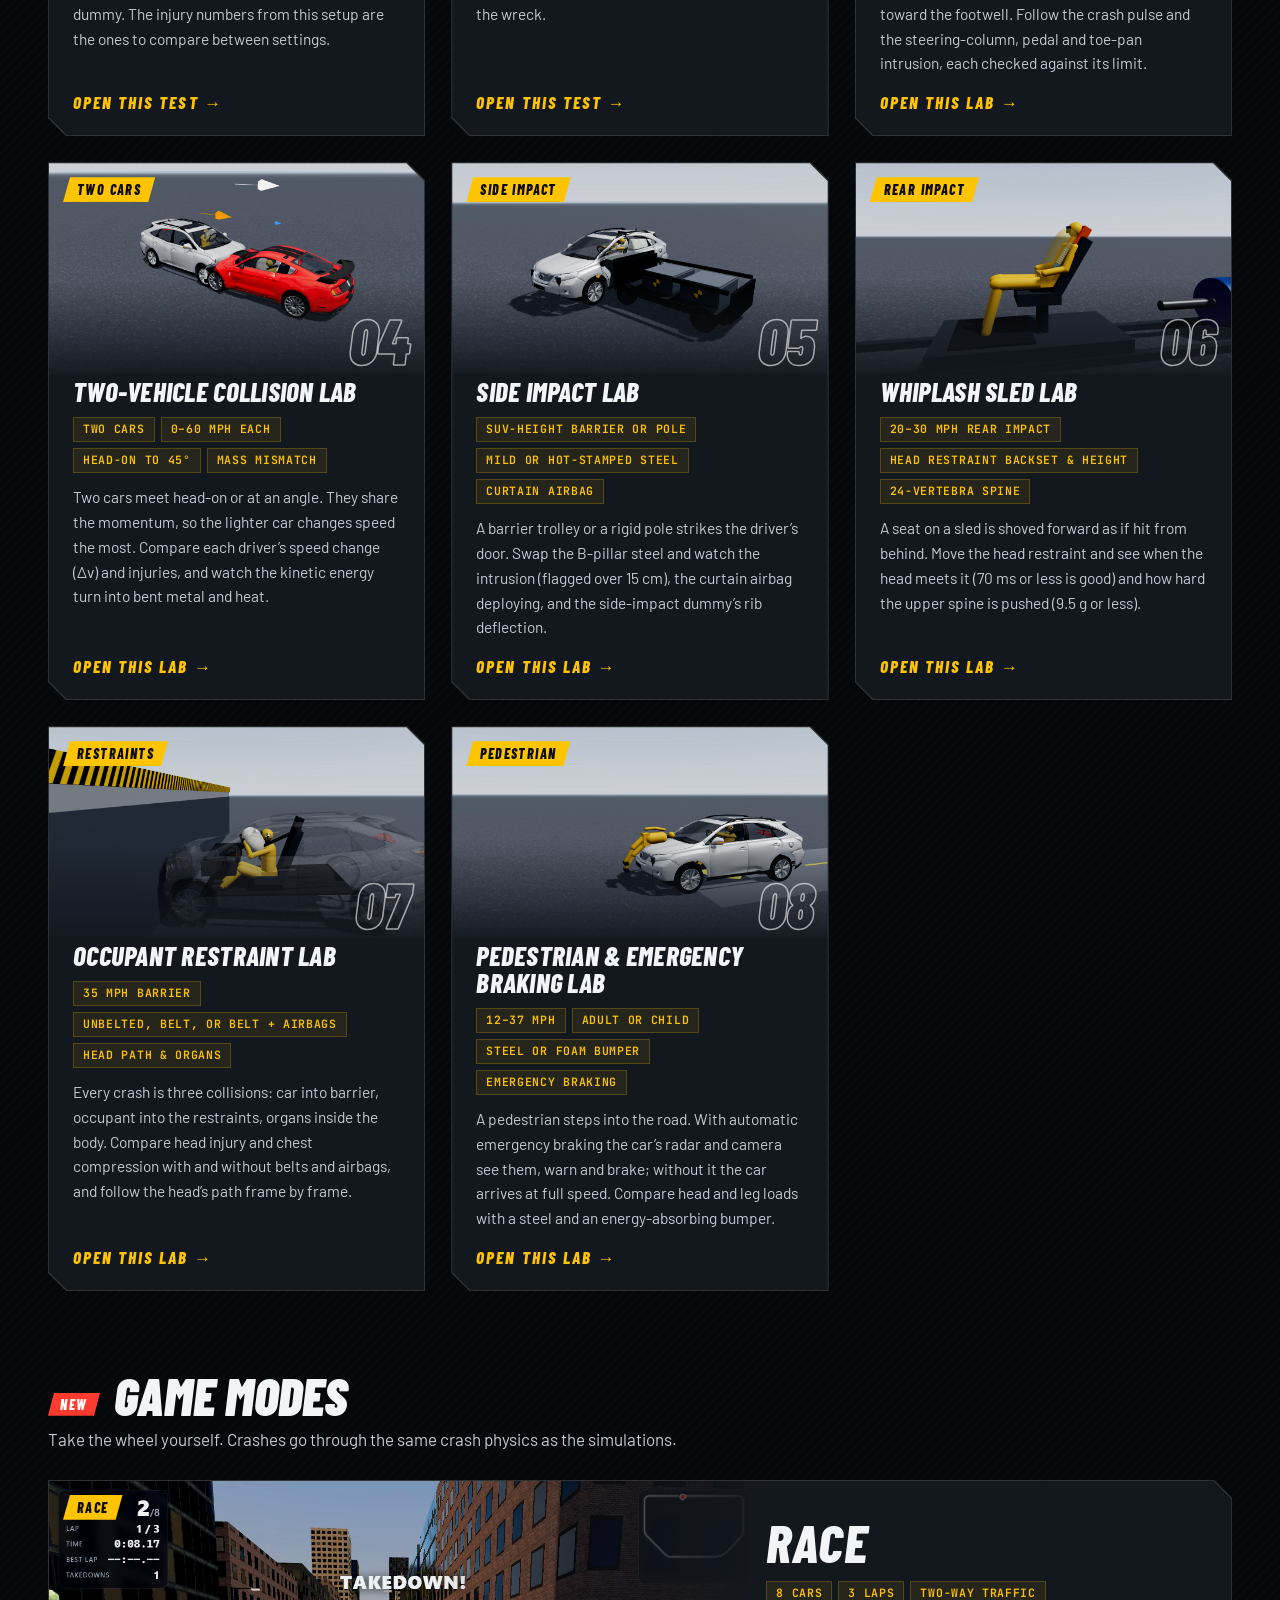
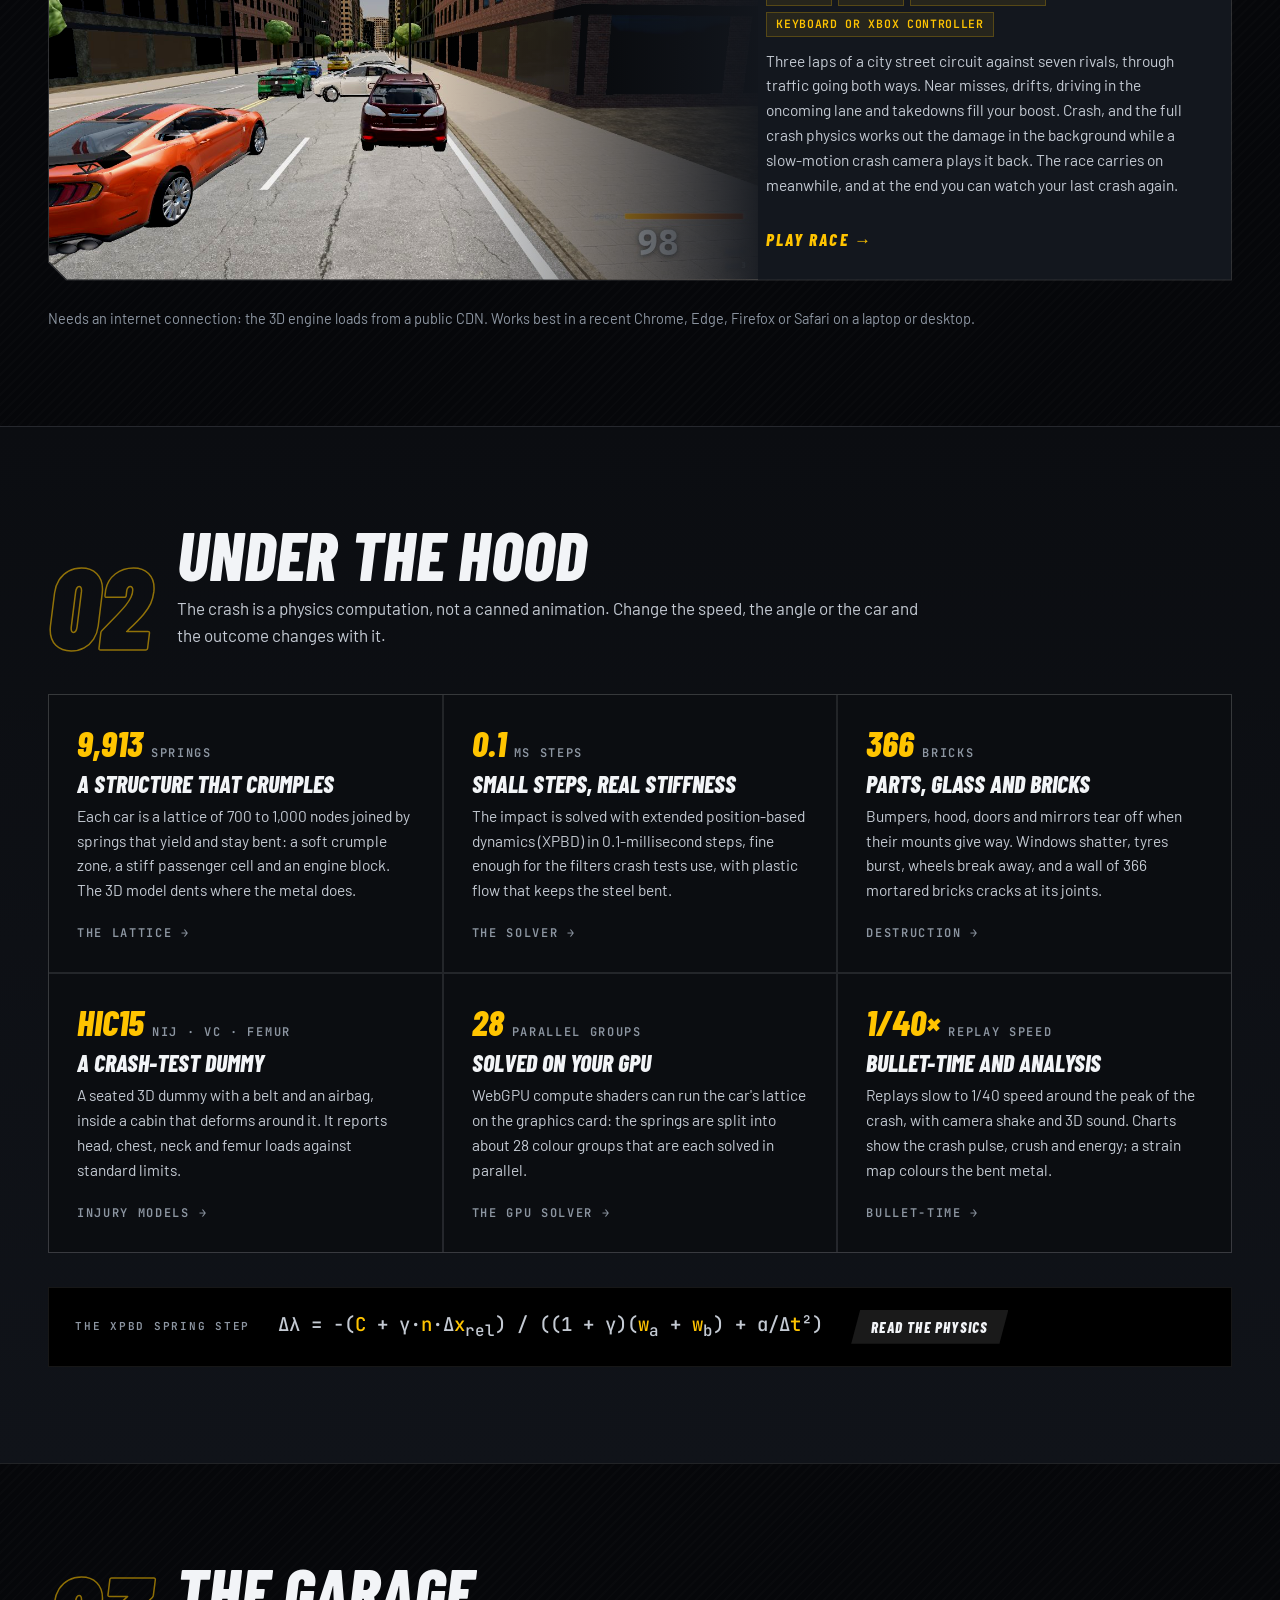
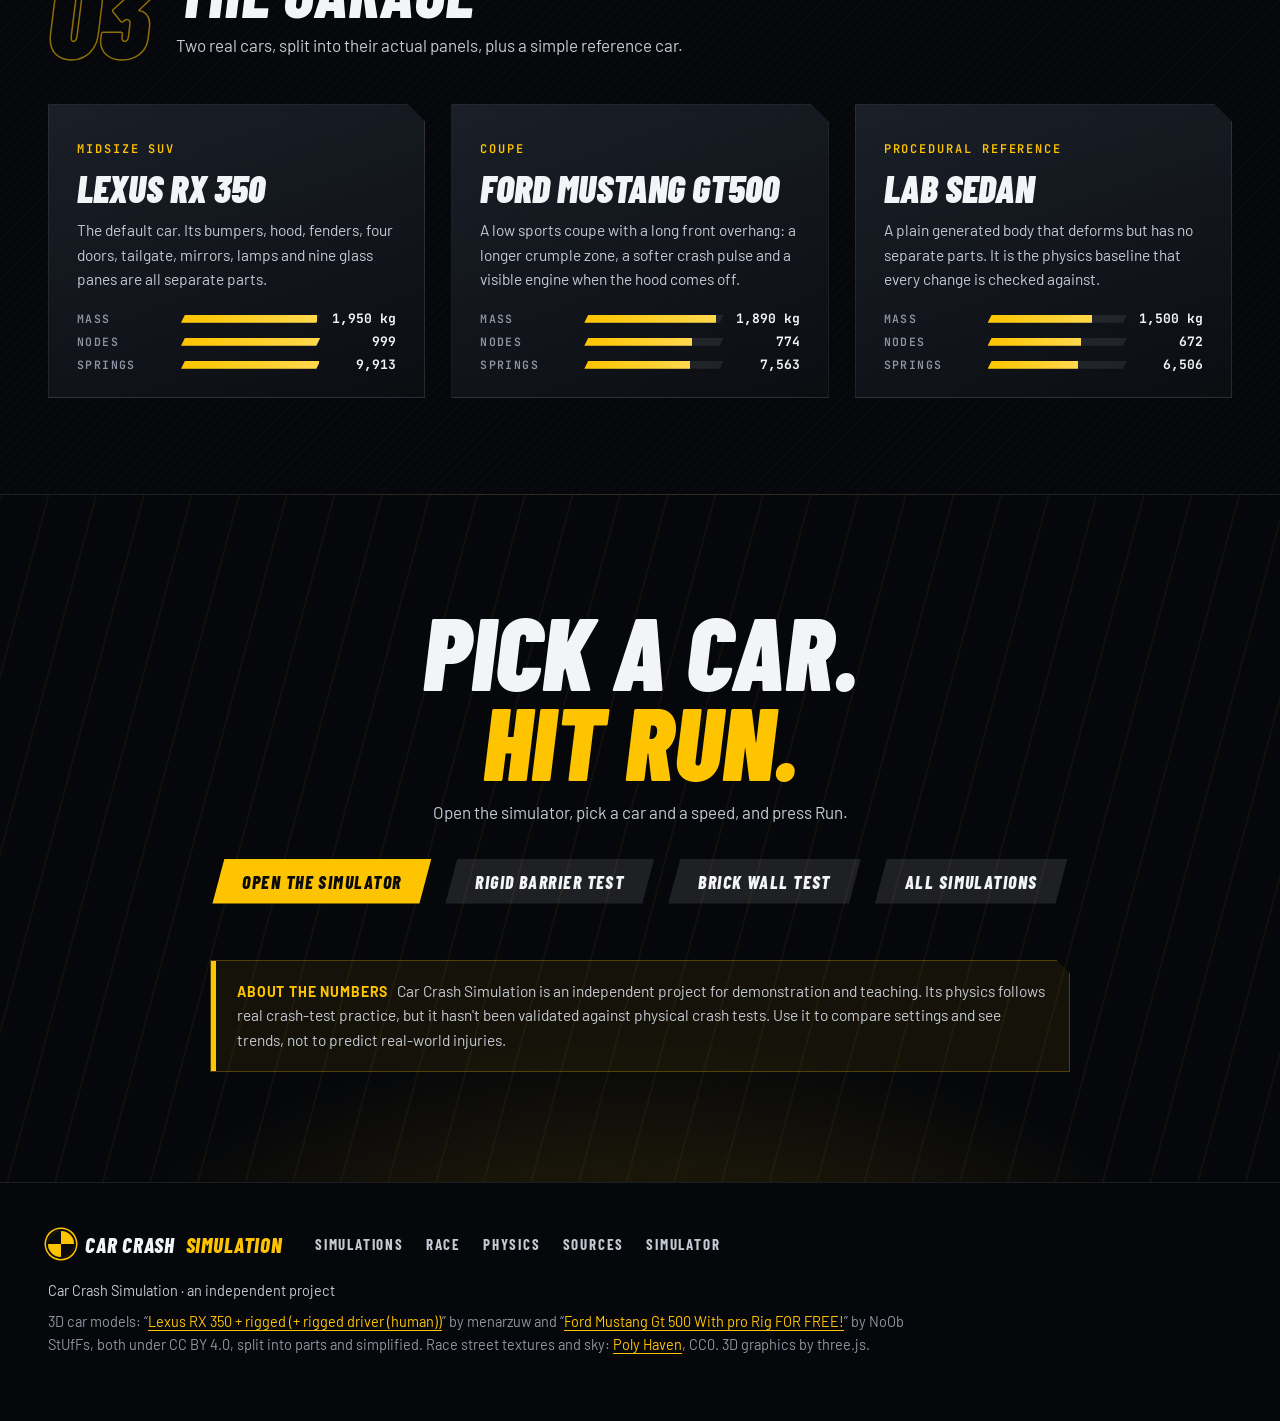
